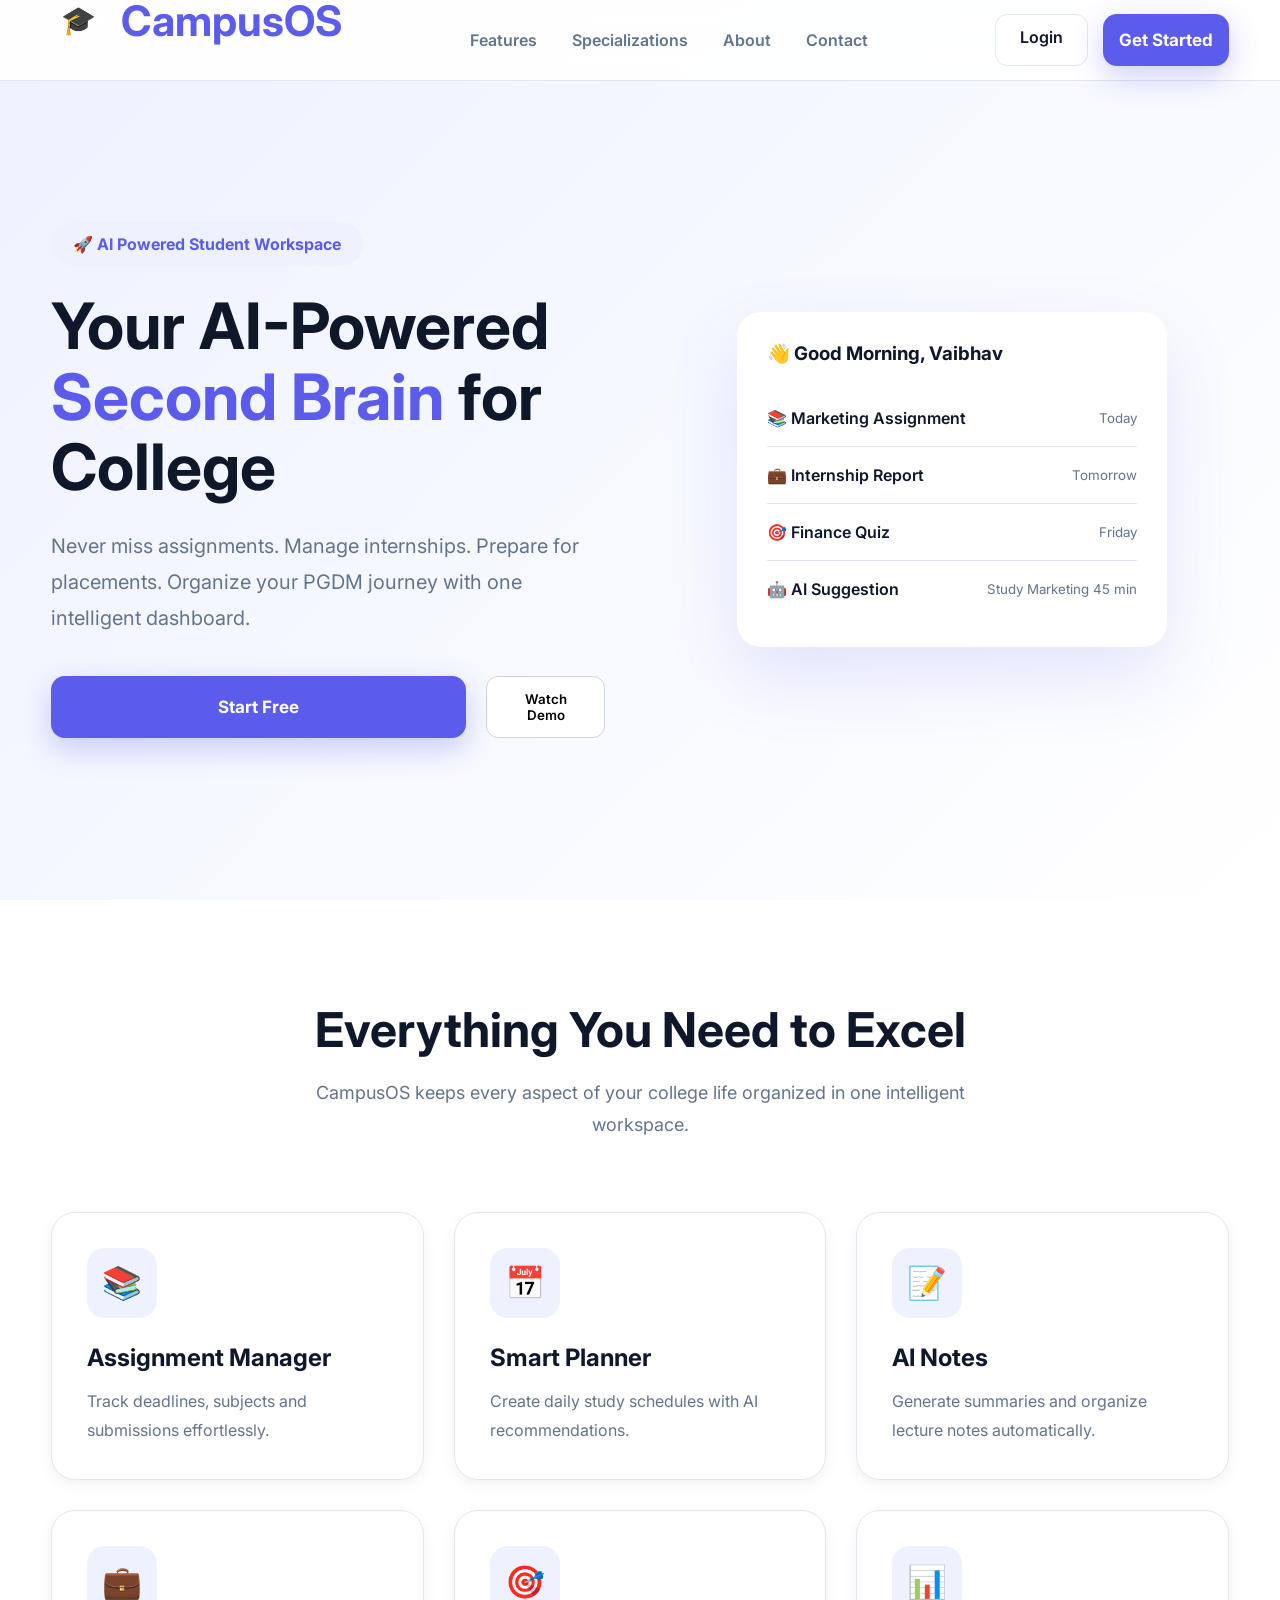
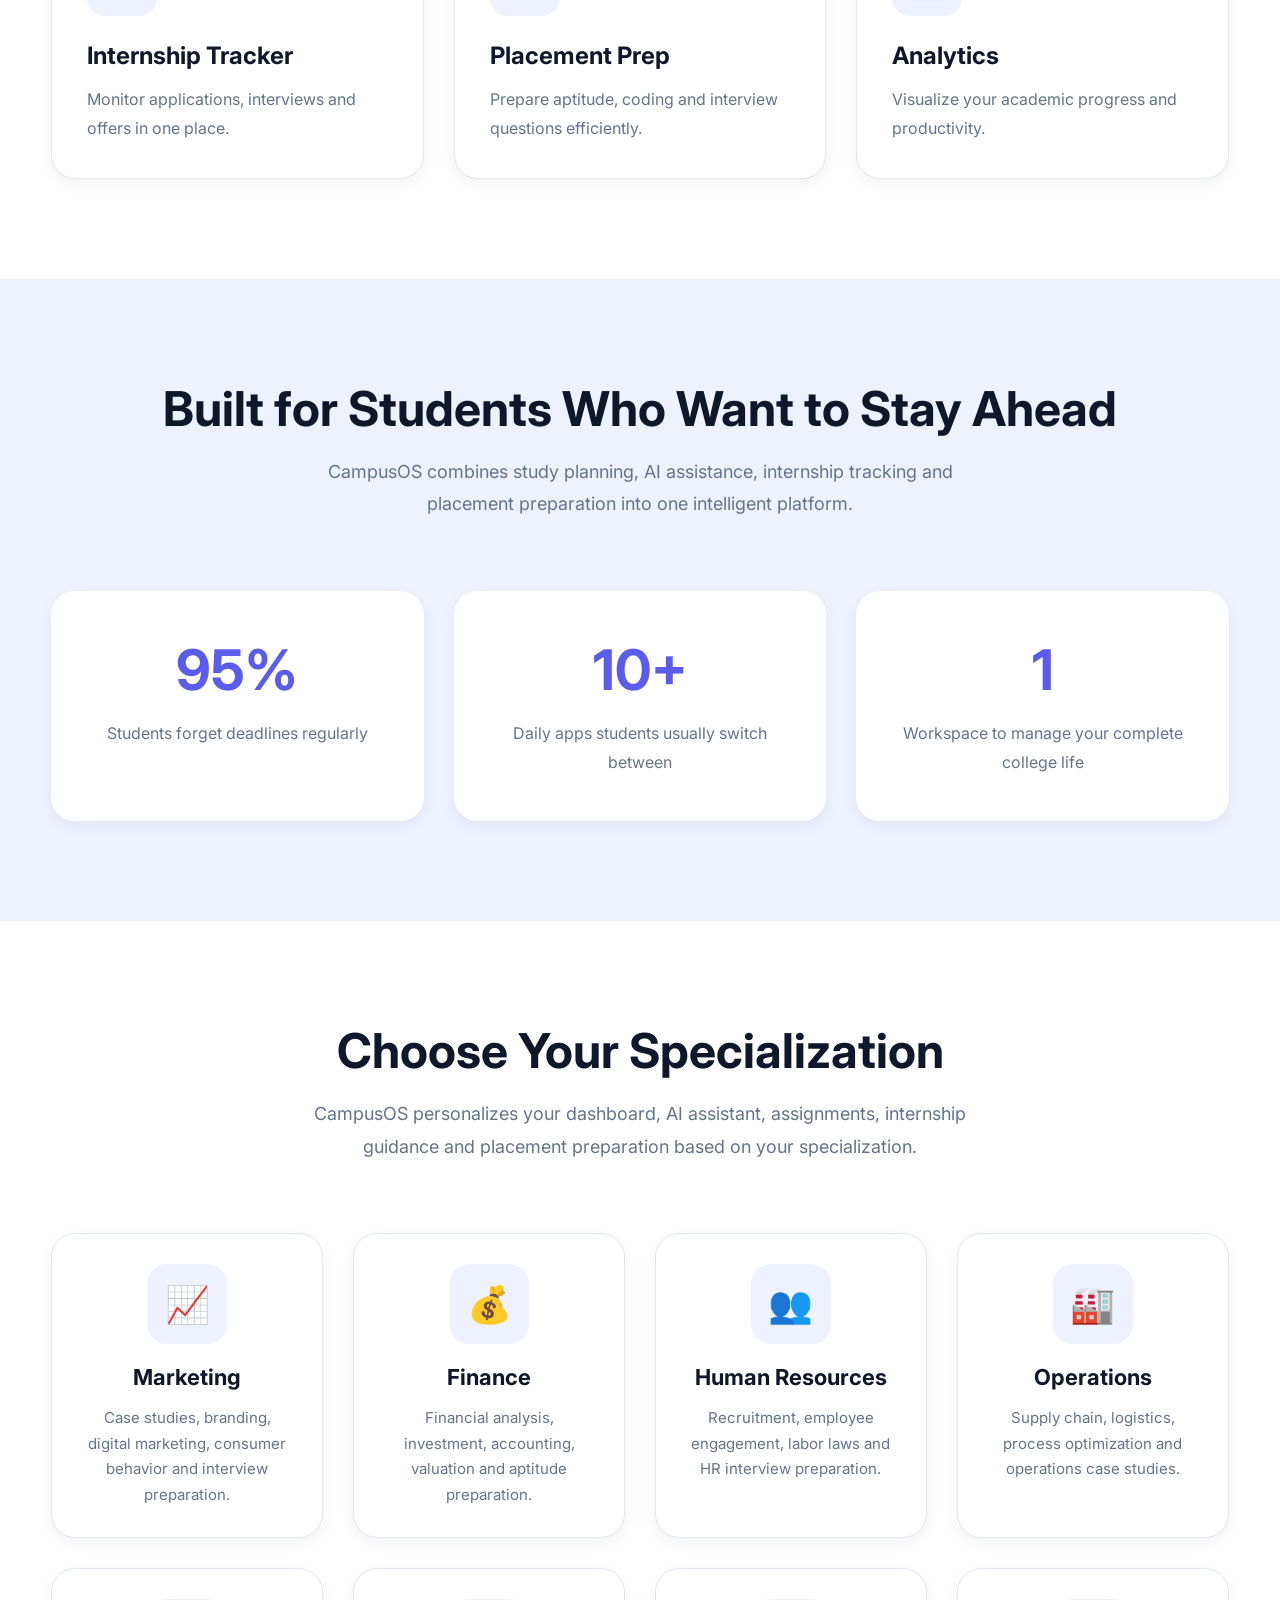
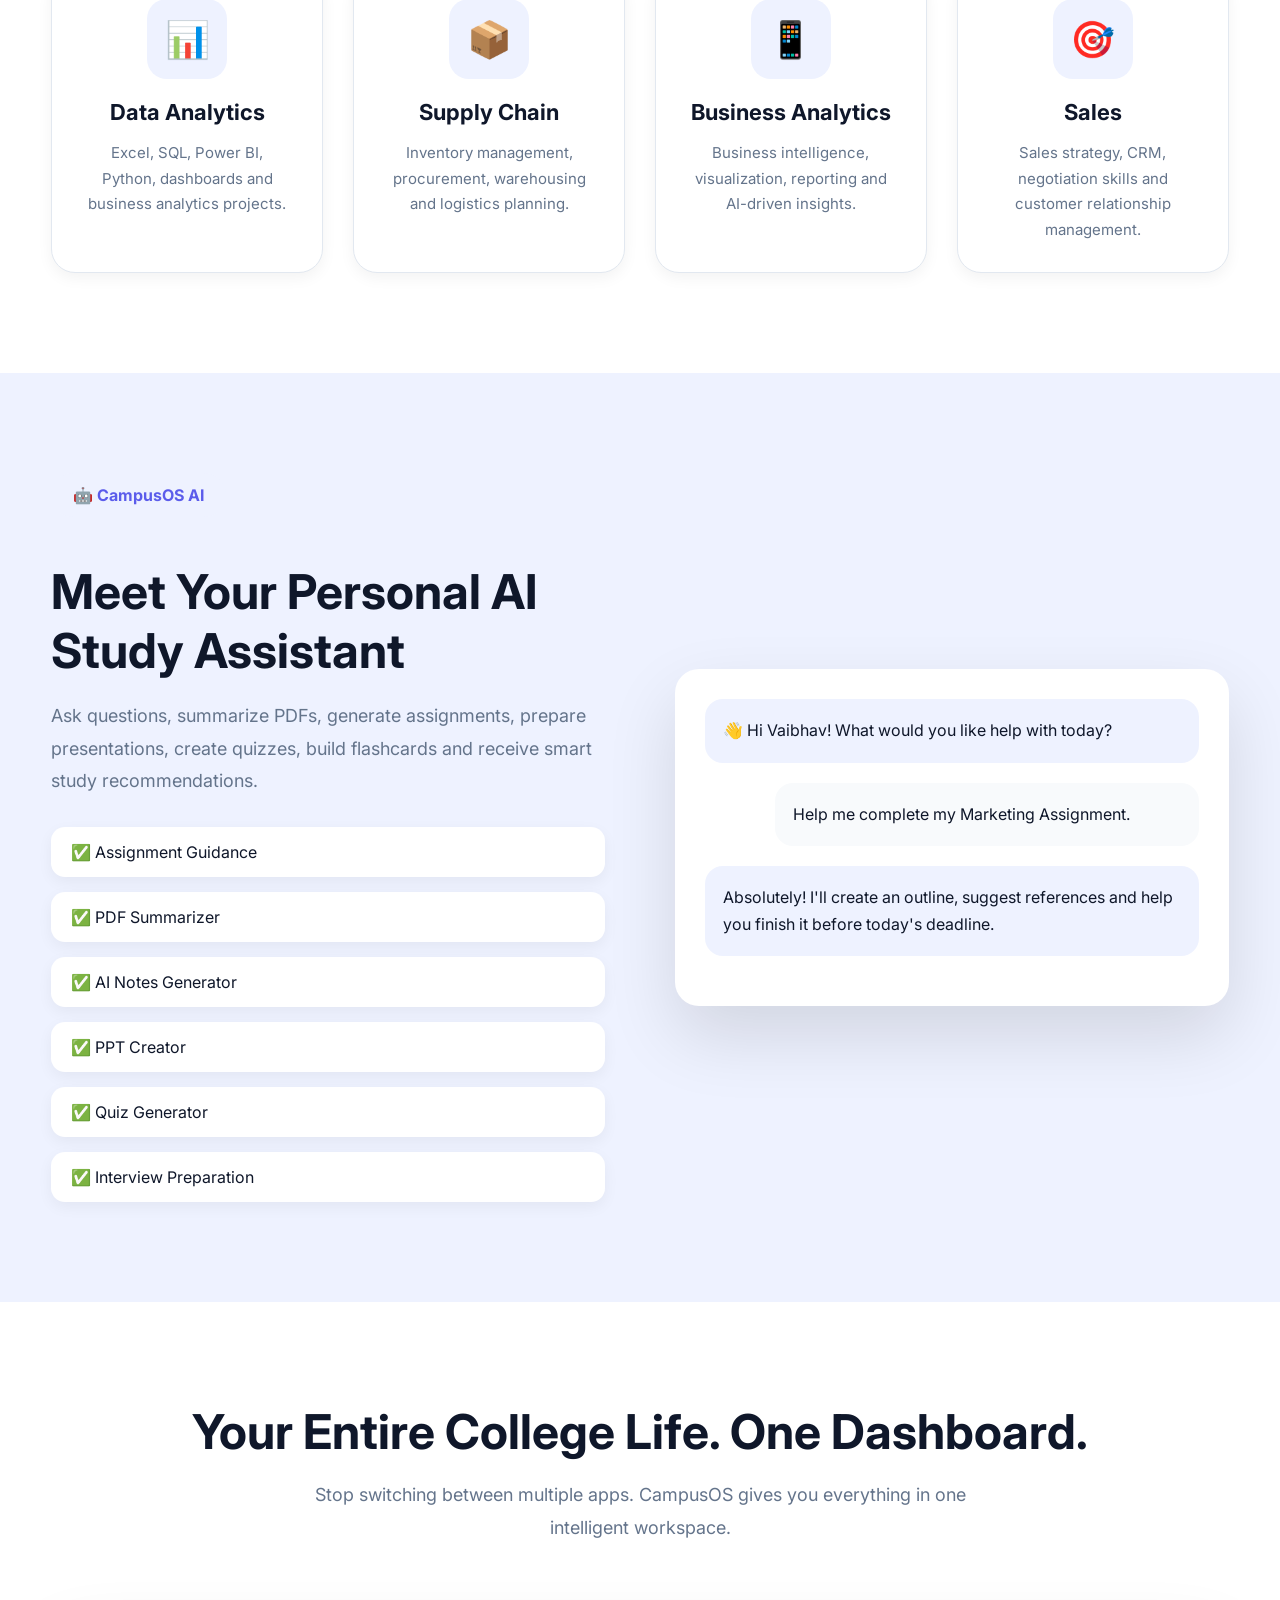
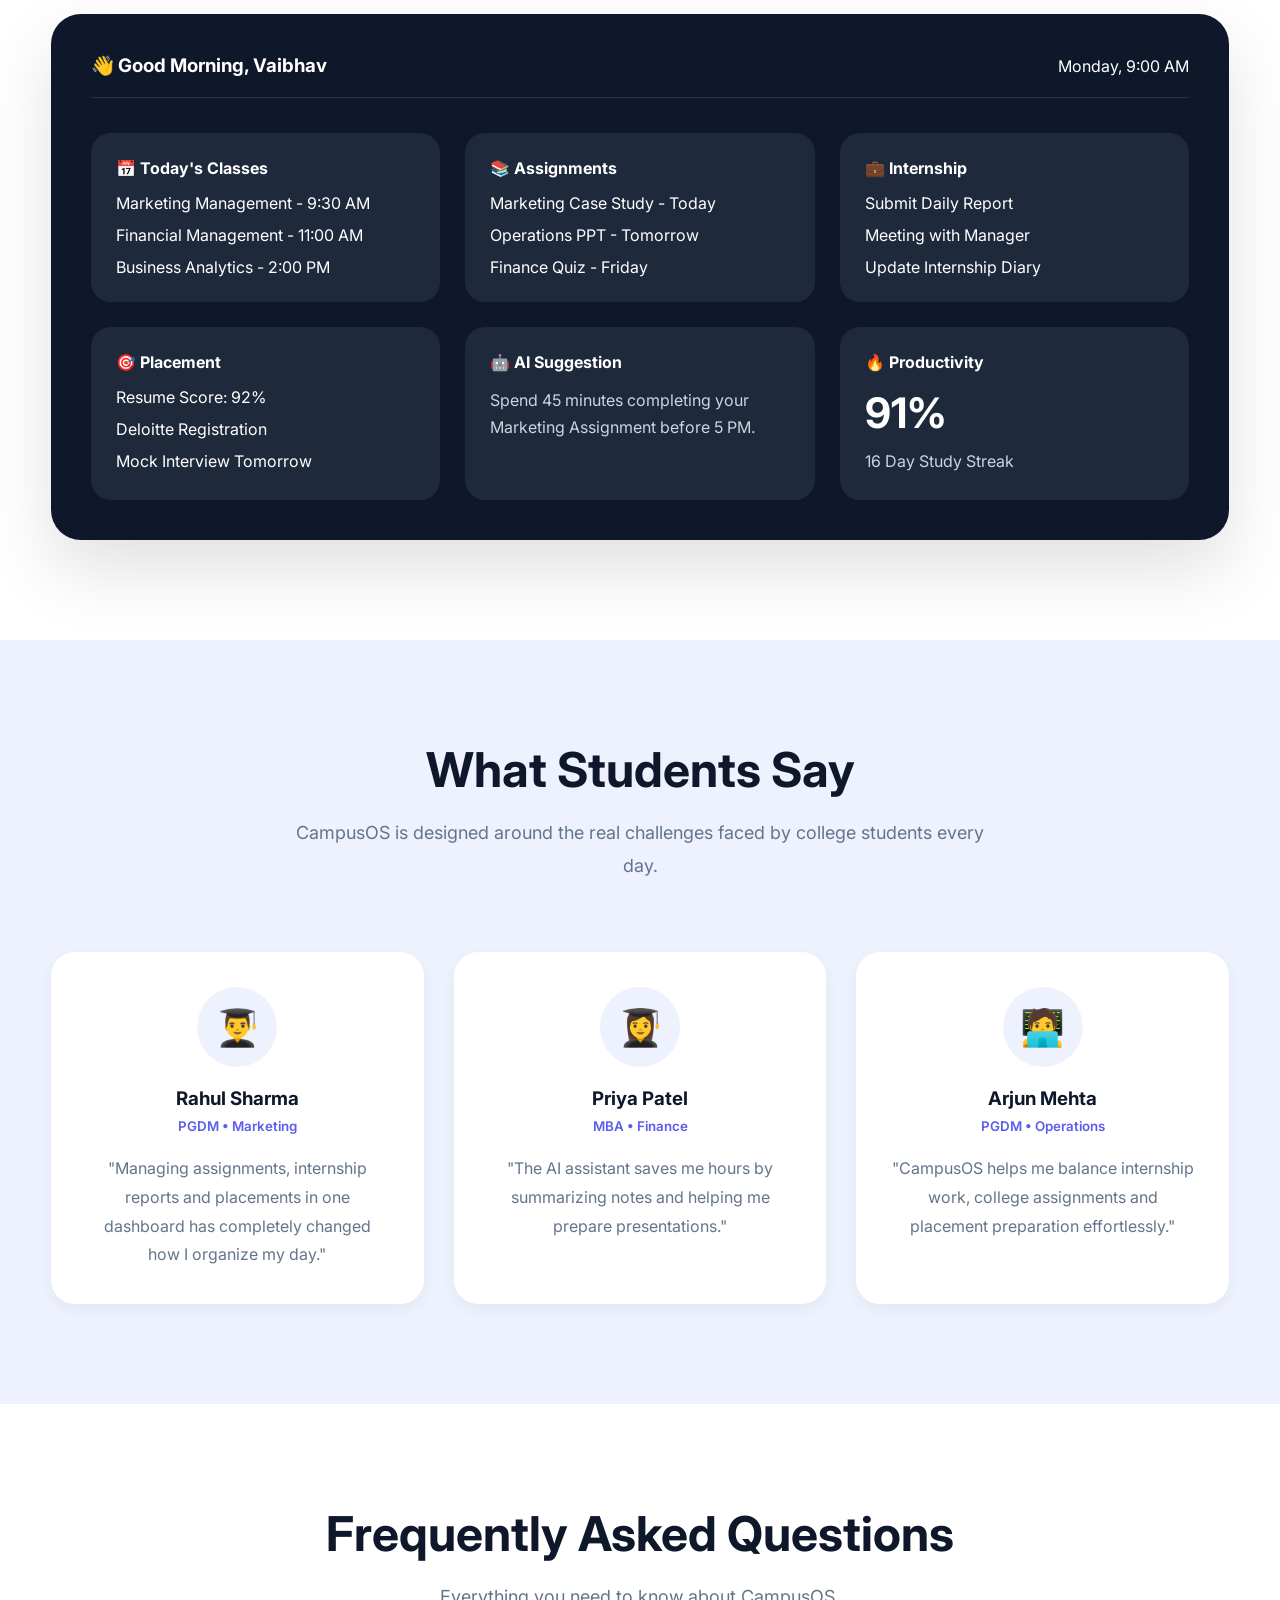
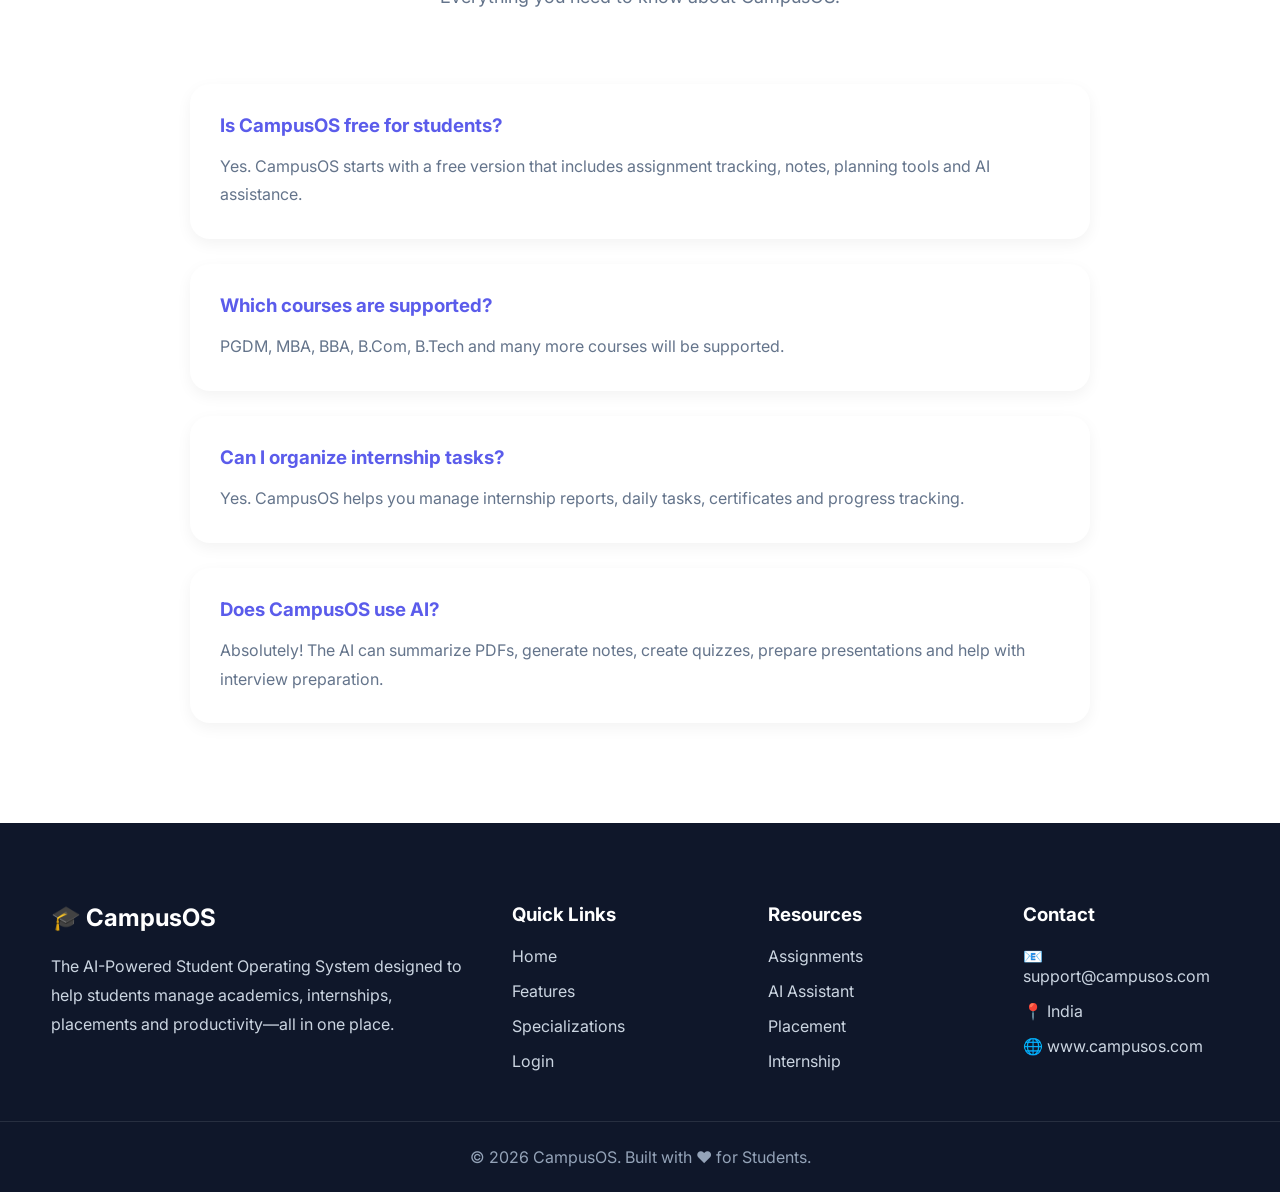
==== index.html @ 57d11215 "feat: complete CampusOS PWA" ====
<!DOCTYPE html>
<html lang="en">

<head>
   <link rel="manifest" href="manifest.json">
    <meta charset="UTF-8">
    <meta name="viewport" content="width=device-width, initial-scale=1.0">

    <title>CampusOS | AI-Powered Student Workspace</title>

    <link rel="stylesheet" href="assets/css/style.css">
</head>

<body>

    <!-- ================= NAVBAR ================= -->
    <nav>
        <div class="container navbar">
            <div class="logo">
                <div class="logo-icon">
                    🎓
                </div>
                <h2>CampusOS</h2>
            </div>
            
            <ul class="menu">
                <!-- Mentor Tip: Added section IDs here so they scroll to the right place! -->
                <li><a href="#features">Features</a></li>
                <li><a href="#specializations">Specializations</a></li>
                <li><a href="#">About</a></li>
                <li><a href="#">Contact</a></li>
            </ul>
            
            <div class="nav-buttons">
                <!-- Changed from <button> to <a> and added href="login.html" -->
                <a href="login.html" class="login-btn">
                    Login
                </a>
                
                <!-- Changed from <button> to <a> and added href="register.html" -->
                <a href="register.html" class="start-btn">
                    Get Started
                </a>
            </div>
        </div>
    </nav>

    <!-- ================= HERO ================= -->

    <section class="hero">

        <div class="container hero-wrapper">

            <!-- LEFT -->

            <div class="hero-left">

                <div class="badge">
                    🚀 AI Powered Student Workspace
                </div>

                <h1>

                    Your AI-Powered

                    <span>Second Brain</span>

                    for College

                </h1>

                <p>

                    Never miss assignments.

                    Manage internships.

                    Prepare for placements.

                    Organize your PGDM journey with one intelligent dashboard.

                </p>

                <div class="hero-buttons">

                    <button class="start-btn">
                        Start Free
                    </button>

                    <button class="demo-btn">
                        Watch Demo
                    </button>

                </div>

            </div>

            <!-- RIGHT -->

            <div class="hero-right">

                <div class="dashboard-card">

                    <h3>👋 Good Morning, Vaibhav</h3>

                    <div class="task">

                        <span>📚 Marketing Assignment</span>

                        <small>Today</small>

                    </div>

                    <div class="task">

                        <span>💼 Internship Report</span>

                        <small>Tomorrow</small>

                    </div>

                    <div class="task">

                        <span>🎯 Finance Quiz</span>

                        <small>Friday</small>

                    </div>

                    <div class="task">

                        <span>🤖 AI Suggestion</span>

                        <small>Study Marketing 45 min</small>

                    </div>

                </div>

            </div>

        </div>

    </section>

    
<!-- ================= FEATURES ================= -->

<section class="features" id="features">

    <div class="container">

        <div class="section-title">

            <h2>Everything You Need to Excel</h2>

            <p>
                CampusOS keeps every aspect of your college life organized in one intelligent workspace.
            </p>

        </div>

        <div class="feature-grid">

            <div class="feature-card">
                <div class="feature-icon">📚</div>
                <h3>Assignment Manager</h3>
                <p>Track deadlines, subjects and submissions effortlessly.</p>
            </div>

            <div class="feature-card">
                <div class="feature-icon">📅</div>
                <h3>Smart Planner</h3>
                <p>Create daily study schedules with AI recommendations.</p>
            </div>

            <div class="feature-card">
                <div class="feature-icon">📝</div>
                <h3>AI Notes</h3>
                <p>Generate summaries and organize lecture notes automatically.</p>
            </div>

            <div class="feature-card">
                <div class="feature-icon">💼</div>
                <h3>Internship Tracker</h3>
                <p>Monitor applications, interviews and offers in one place.</p>
            </div>

            <div class="feature-card">
                <div class="feature-icon">🎯</div>
                <h3>Placement Prep</h3>
                <p>Prepare aptitude, coding and interview questions efficiently.</p>
            </div>

            <div class="feature-card">
                <div class="feature-icon">📊</div>
                <h3>Analytics</h3>
                <p>Visualize your academic progress and productivity.</p>
            </div>

        </div>

    </div>

</section>
<!-- ================= TRUST ================= -->

<section class="trust">

    <div class="container">

        <div class="section-title">

            <h2>Built for Students Who Want to Stay Ahead</h2>

            <p>
                CampusOS combines study planning, AI assistance, internship tracking and placement preparation into one intelligent platform.
            </p>

        </div>

        <div class="trust-grid">

            <div class="trust-card">
                <h1>95%</h1>
                <p>Students forget deadlines regularly</p>
            </div>

            <div class="trust-card">
                <h1>10+</h1>
                <p>Daily apps students usually switch between</p>
            </div>

            <div class="trust-card">
                <h1>1</h1>
                <p>Workspace to manage your complete college life</p>
            </div>

        </div>

    </div>

</section>
<!-- ================= SPECIALIZATIONS ================= -->

<section class="specializations" id="specializations">

    <div class="container">

        <div class="section-title">

            <h2>Choose Your Specialization</h2>

            <p>
                CampusOS personalizes your dashboard, AI assistant, assignments, internship guidance and placement preparation based on your specialization.
            </p>

        </div>

        <div class="specialization-grid">

            <div class="specialization-card">
                <div class="specialization-icon">📈</div>
                <h3>Marketing</h3>
                <p>Case studies, branding, digital marketing, consumer behavior and interview preparation.</p>
            </div>

            <div class="specialization-card">
                <div class="specialization-icon">💰</div>
                <h3>Finance</h3>
                <p>Financial analysis, investment, accounting, valuation and aptitude preparation.</p>
            </div>

            <div class="specialization-card">
                <div class="specialization-icon">👥</div>
                <h3>Human Resources</h3>
                <p>Recruitment, employee engagement, labor laws and HR interview preparation.</p>
            </div>

            <div class="specialization-card">
                <div class="specialization-icon">🏭</div>
                <h3>Operations</h3>
                <p>Supply chain, logistics, process optimization and operations case studies.</p>
            </div>

            <div class="specialization-card">
                <div class="specialization-icon">📊</div>
                <h3>Data Analytics</h3>
                <p>Excel, SQL, Power BI, Python, dashboards and business analytics projects.</p>
            </div>

            <div class="specialization-card">
                <div class="specialization-icon">📦</div>
                <h3>Supply Chain</h3>
                <p>Inventory management, procurement, warehousing and logistics planning.</p>
            </div>

            <div class="specialization-card">
                <div class="specialization-icon">📱</div>
                <h3>Business Analytics</h3>
                <p>Business intelligence, visualization, reporting and AI-driven insights.</p>
            </div>

            <div class="specialization-card">
                <div class="specialization-icon">🎯</div>
                <h3>Sales</h3>
                <p>Sales strategy, CRM, negotiation skills and customer relationship management.</p>
            </div>

        </div>

    </div>

</section>
<!-- ================= AI ASSISTANT ================= -->

<section class="assistant">

    <div class="container assistant-wrapper">

        <div class="assistant-left">

            <div class="badge">

                🤖 CampusOS AI

            </div>

            <h2>

                Meet Your Personal AI Study Assistant

            </h2>

            <p>

                Ask questions, summarize PDFs, generate assignments, prepare presentations,
                create quizzes, build flashcards and receive smart study recommendations.

            </p>

            <ul class="assistant-list">

                <li>✅ Assignment Guidance</li>

                <li>✅ PDF Summarizer</li>

                <li>✅ AI Notes Generator</li>

                <li>✅ PPT Creator</li>

                <li>✅ Quiz Generator</li>

                <li>✅ Interview Preparation</li>

            </ul>

        </div>

        <div class="assistant-right">

            <div class="chat-card">

                <div class="chat bot">

                    👋 Hi Vaibhav! What would you like help with today?

                </div>

                <div class="chat user">

                    Help me complete my Marketing Assignment.

                </div>

                <div class="chat bot">

                    Absolutely!
                    I'll create an outline, suggest references and help you finish it before today's deadline.

                </div>

            </div>

        </div>

    </div>

</section>
<!-- ================= DASHBOARD PREVIEW ================= -->

<section class="dashboard-preview">

    <div class="container">

        <div class="section-title">

            <h2>Your Entire College Life. One Dashboard.</h2>

            <p>
                Stop switching between multiple apps. CampusOS gives you everything in one intelligent workspace.
            </p>

        </div>

        <div class="dashboard-demo">

            <div class="dashboard-header">

                <h3>👋 Good Morning, Vaibhav</h3>

                <span>Monday, 9:00 AM</span>

            </div>

            <div class="dashboard-grid">

                <div class="dashboard-box">
                    <h4>📅 Today's Classes</h4>

                    <ul>
                        <li>Marketing Management - 9:30 AM</li>
                        <li>Financial Management - 11:00 AM</li>
                        <li>Business Analytics - 2:00 PM</li>
                    </ul>

                </div>

                <div class="dashboard-box">

                    <h4>📚 Assignments</h4>

                    <ul>
                        <li>Marketing Case Study - Today</li>
                        <li>Operations PPT - Tomorrow</li>
                        <li>Finance Quiz - Friday</li>
                    </ul>

                </div>

                <div class="dashboard-box">

                    <h4>💼 Internship</h4>

                    <ul>
                        <li>Submit Daily Report</li>
                        <li>Meeting with Manager</li>
                        <li>Update Internship Diary</li>
                    </ul>

                </div>

                <div class="dashboard-box">

                    <h4>🎯 Placement</h4>

                    <ul>
                        <li>Resume Score: 92%</li>
                        <li>Deloitte Registration</li>
                        <li>Mock Interview Tomorrow</li>
                    </ul>

                </div>

                <div class="dashboard-box">

                    <h4>🤖 AI Suggestion</h4>

                    <p>

                        Spend 45 minutes completing your Marketing Assignment before 5 PM.

                    </p>

                </div>

                <div class="dashboard-box">

                    <h4>🔥 Productivity</h4>

                    <h2>91%</h2>

                    <p>16 Day Study Streak</p>

                </div>

            </div>

        </div>

    </div>

</section>
<!-- ================= TESTIMONIALS ================= -->

<section class="testimonials">

    <div class="container">

        <div class="section-title">

            <h2>What Students Say</h2>

            <p>
                CampusOS is designed around the real challenges faced by college students every day.
            </p>

        </div>

        <div class="testimonial-grid">

            <div class="testimonial-card">

                <div class="student-avatar">👨‍🎓</div>

                <h3>Rahul Sharma</h3>

                <small>PGDM • Marketing</small>

                <p>

                    "Managing assignments, internship reports and placements in one dashboard has completely changed how I organize my day."

                </p>

            </div>

            <div class="testimonial-card">

                <div class="student-avatar">👩‍🎓</div>

                <h3>Priya Patel</h3>

                <small>MBA • Finance</small>

                <p>

                    "The AI assistant saves me hours by summarizing notes and helping me prepare presentations."

                </p>

            </div>

            <div class="testimonial-card">

                <div class="student-avatar">🧑‍💻</div>

                <h3>Arjun Mehta</h3>

                <small>PGDM • Operations</small>

                <p>

                    "CampusOS helps me balance internship work, college assignments and placement preparation effortlessly."

                </p>

            </div>

        </div>

    </div>

</section>
<!-- ================= FAQ ================= -->

<section class="faq">

    <div class="container">

        <div class="section-title">

            <h2>Frequently Asked Questions</h2>

            <p>
                Everything you need to know about CampusOS.
            </p>

        </div>

        <div class="faq-container">

            <div class="faq-item">

                <h3>Is CampusOS free for students?</h3>

                <p>
                    Yes. CampusOS starts with a free version that includes assignment tracking,
                    notes, planning tools and AI assistance.
                </p>

            </div>

            <div class="faq-item">

                <h3>Which courses are supported?</h3>

                <p>
                    PGDM, MBA, BBA, B.Com, B.Tech and many more courses will be supported.
                </p>

            </div>

            <div class="faq-item">

                <h3>Can I organize internship tasks?</h3>

                <p>
                    Yes. CampusOS helps you manage internship reports, daily tasks,
                    certificates and progress tracking.
                </p>

            </div>

            <div class="faq-item">

                <h3>Does CampusOS use AI?</h3>

                <p>
                    Absolutely! The AI can summarize PDFs, generate notes, create quizzes,
                    prepare presentations and help with interview preparation.
                </p>

            </div>

        </div>

    </div>

</section>
<!-- ================= FOOTER ================= -->

<footer class="footer">

    <div class="container footer-grid">

        <div class="footer-about">

            <h2>🎓 CampusOS</h2>

            <p>

                The AI-Powered Student Operating System designed to help students manage academics,
                internships, placements and productivity—all in one place.

            </p>

        </div>

        <div class="footer-links">

            <h3>Quick Links</h3>

            <ul>

                <li><a href="#">Home</a></li>

                <li><a href="#features">Features</a></li>

                <li><a href="#specializations">Specializations</a></li>

                <li><a href="#">Login</a></li>

            </ul>

        </div>

        <div class="footer-links">

            <h3>Resources</h3>

            <ul>

                <li><a href="#">Assignments</a></li>

                <li><a href="#">AI Assistant</a></li>

                <li><a href="#">Placement</a></li>

                <li><a href="#">Internship</a></li>

            </ul>

        </div>

        <div class="footer-links">

            <h3>Contact</h3>

            <ul>

                <li>📧 support@campusos.com</li>

                <li>📍 India</li>

                <li>🌐 www.campusos.com</li>

            </ul>

        </div>

    </div>

    <div class="footer-bottom">

        <p>

            © 2026 CampusOS. Built with ❤️ for Students.

        </p>

    </div>

</footer>
<script src="assets/js/app.js"></script>
<script>
if ("serviceWorker" in navigator) {

    navigator.serviceWorker.register("service-worker.js");

}
</script>
</body>

</html>
---- assets/css/style.css ----
@import url("https://fonts.googleapis.com/css2?family=Inter:wght@300;400;500;600;700;800&display=swap");

@import url("variables.css");

/* Layout */
@import url("navbar.css");
@import url("footer.css");

/* Landing Page */
@import url("auth.css");
@import url("hero.css");
@import url("features.css");
@import url("trust.css");
@import url("specialization.css");
@import url("assistant.css");
@import url("dashboard-preview.css");
@import url("testimonials.css");
@import url("faq.css");

/* Reusable Components */
@import url("cards.css");
@import url("buttons.css");

@import url("components/cards.css");
@import url("components/buttons.css");
@import url("components/forms.css");
@import url("components/modal.css");
@import url("components/toast.css");

/* Pages */
@import url("dashboard.css");
@import url("assignments.css");
@import url("notes.css");
@import url("planner.css");
@import url("internship.css");
@import url("placement.css");

/* Utilities */
@import url("animations.css");
@import url("responsive.css");

*{
    margin:0;
    padding:0;
    box-sizing:border-box;
}

html{

    scroll-behavior:smooth;

}

body{

    font-family:'Inter',sans-serif;

    background:var(--background);

    color:var(--dark);

    overflow-x:hidden;

}

a{

    text-decoration:none;

    color:inherit;

}

button{

    border:none;

    outline:none;

    cursor:pointer;

    font-family:inherit;

}

img{

    width:100%;

    display:block;

}

.container{

    width:min(1200px,92%);

    margin:auto;

}
section{

    padding:100px 0;

}

ul{

    list-style:none;

}
/* ======================================
   Dark Theme
====================================== */

body.dark{

    background:var(--background);

    color:var(--text);

    transition:.3s;

}

body.dark .card,

body.dark .widget,

body.dark .stat-card{

    background:var(--surface);

    color:var(--text);

    border:1px solid var(--border);

}

body.dark .sidebar{

    background:#111827;

}

body.dark .topbar{

    background:var(--surface);

}

body.dark input,

body.dark textarea,

body.dark select{

    background:#0F172A;

    color:var(--text);

    border:1px solid var(--border);

}

body.dark h1,

body.dark h2,

body.dark h3,

body.dark h4,

body.dark h5,

body.dark h6,

body.dark p,

body.dark span,

body.dark li,

body.dark label{

    color:var(--text);

}

body.dark table{

    color:var(--text);

}

body.dark a{

    color:inherit;

}
body.dark button{

    color:white;

}

body.dark .btn-secondary{

    background:#334155;

}
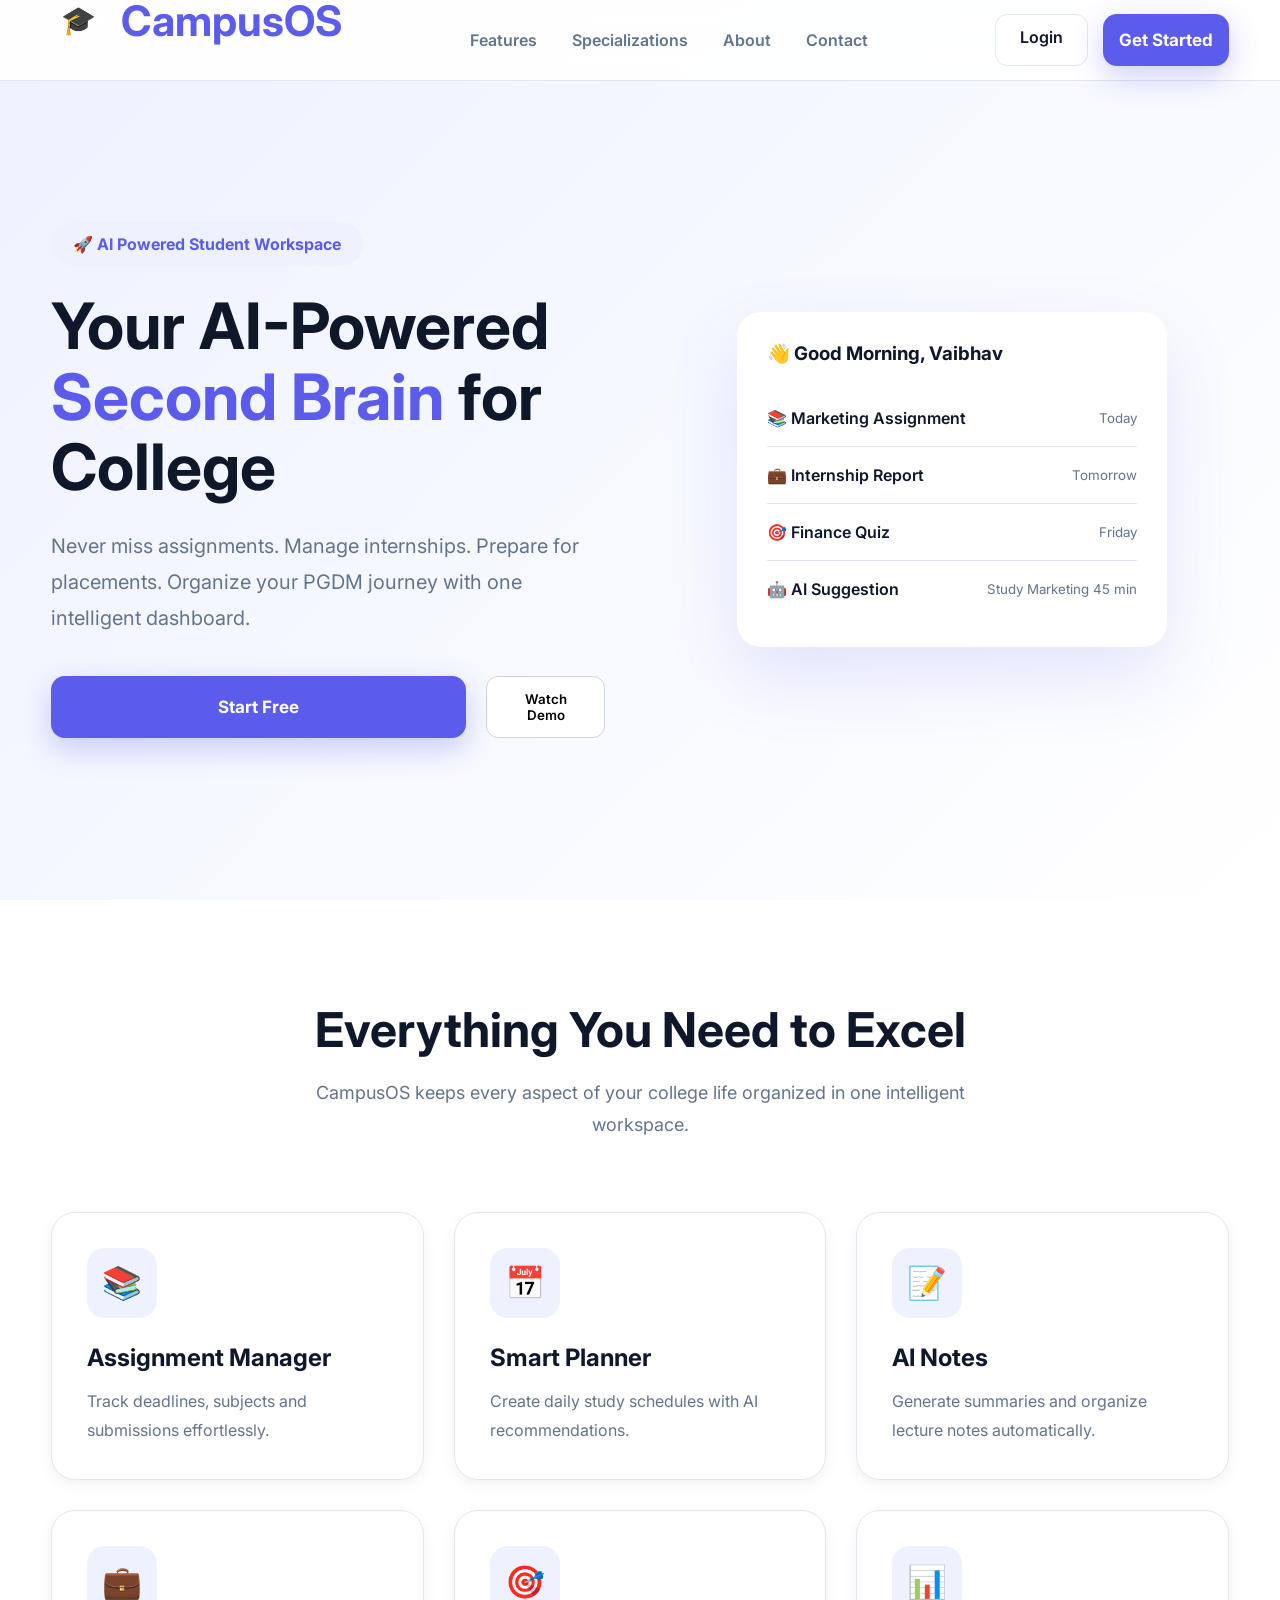
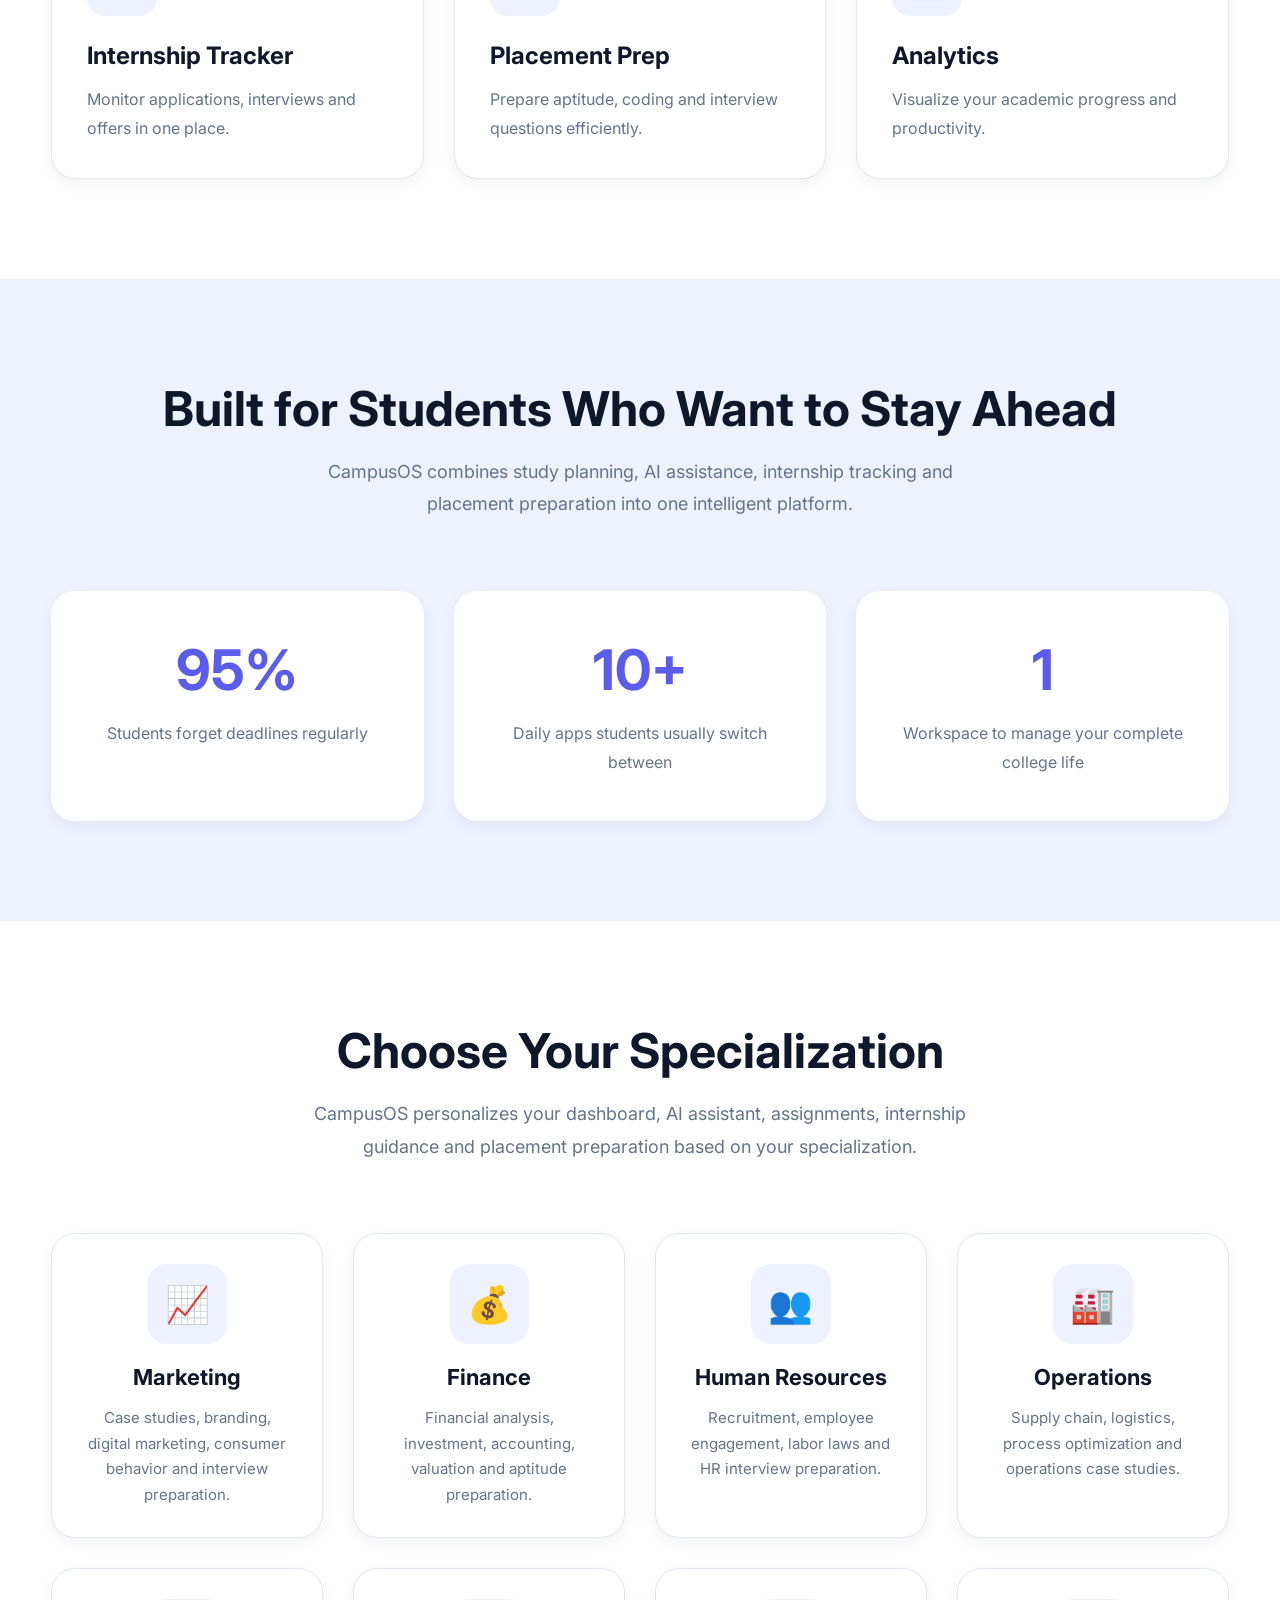
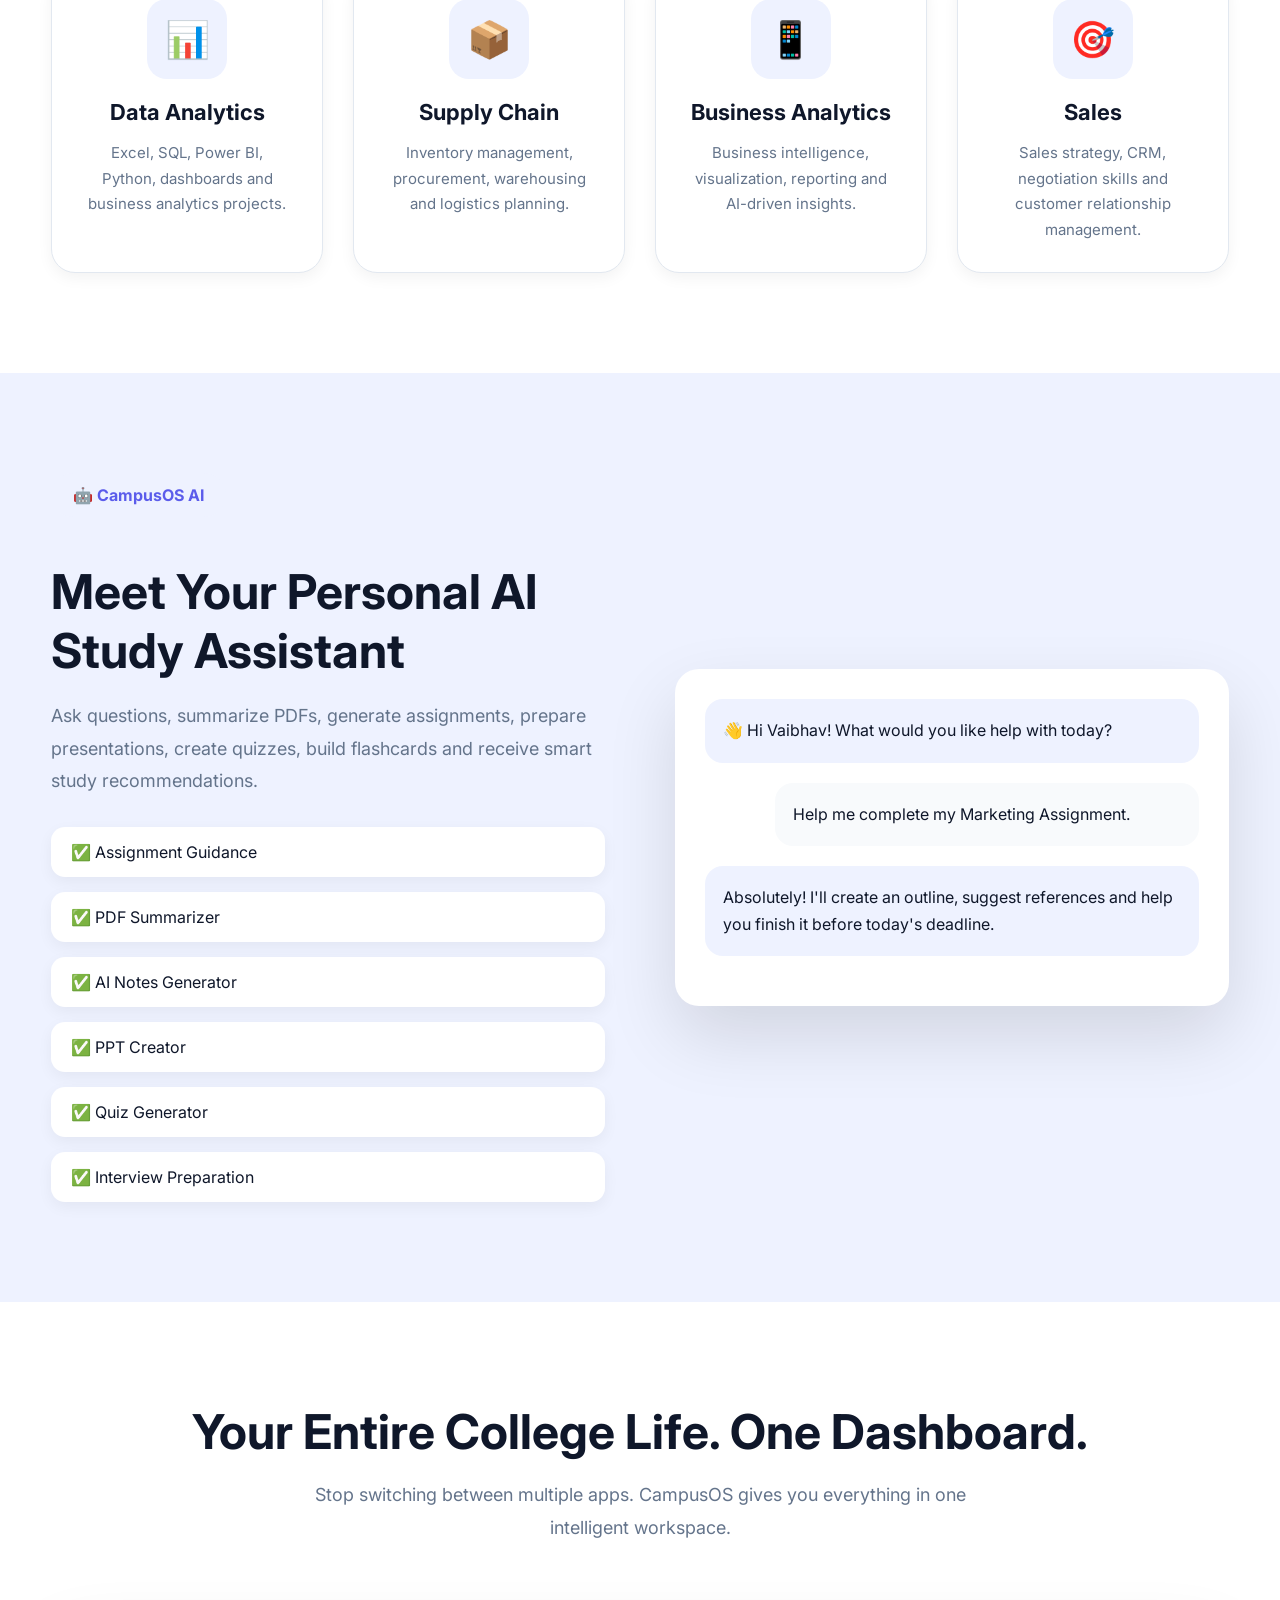
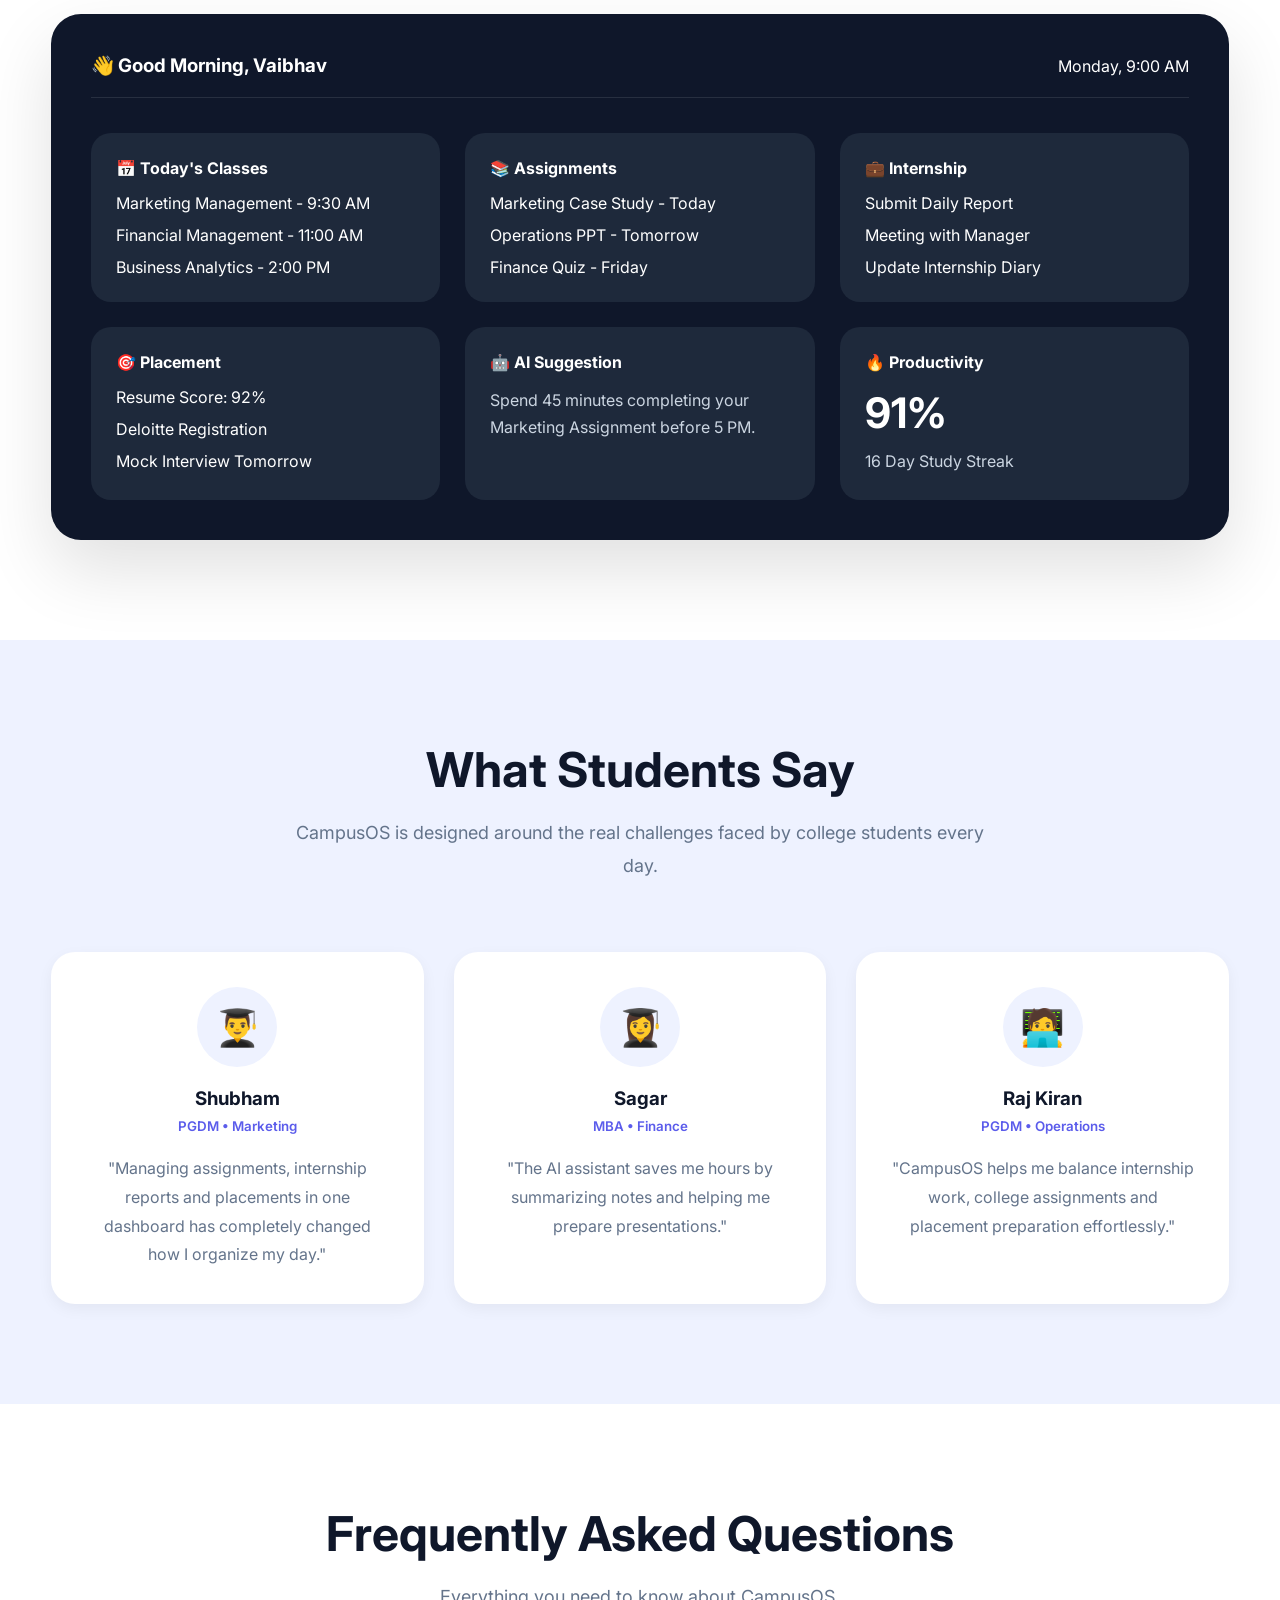
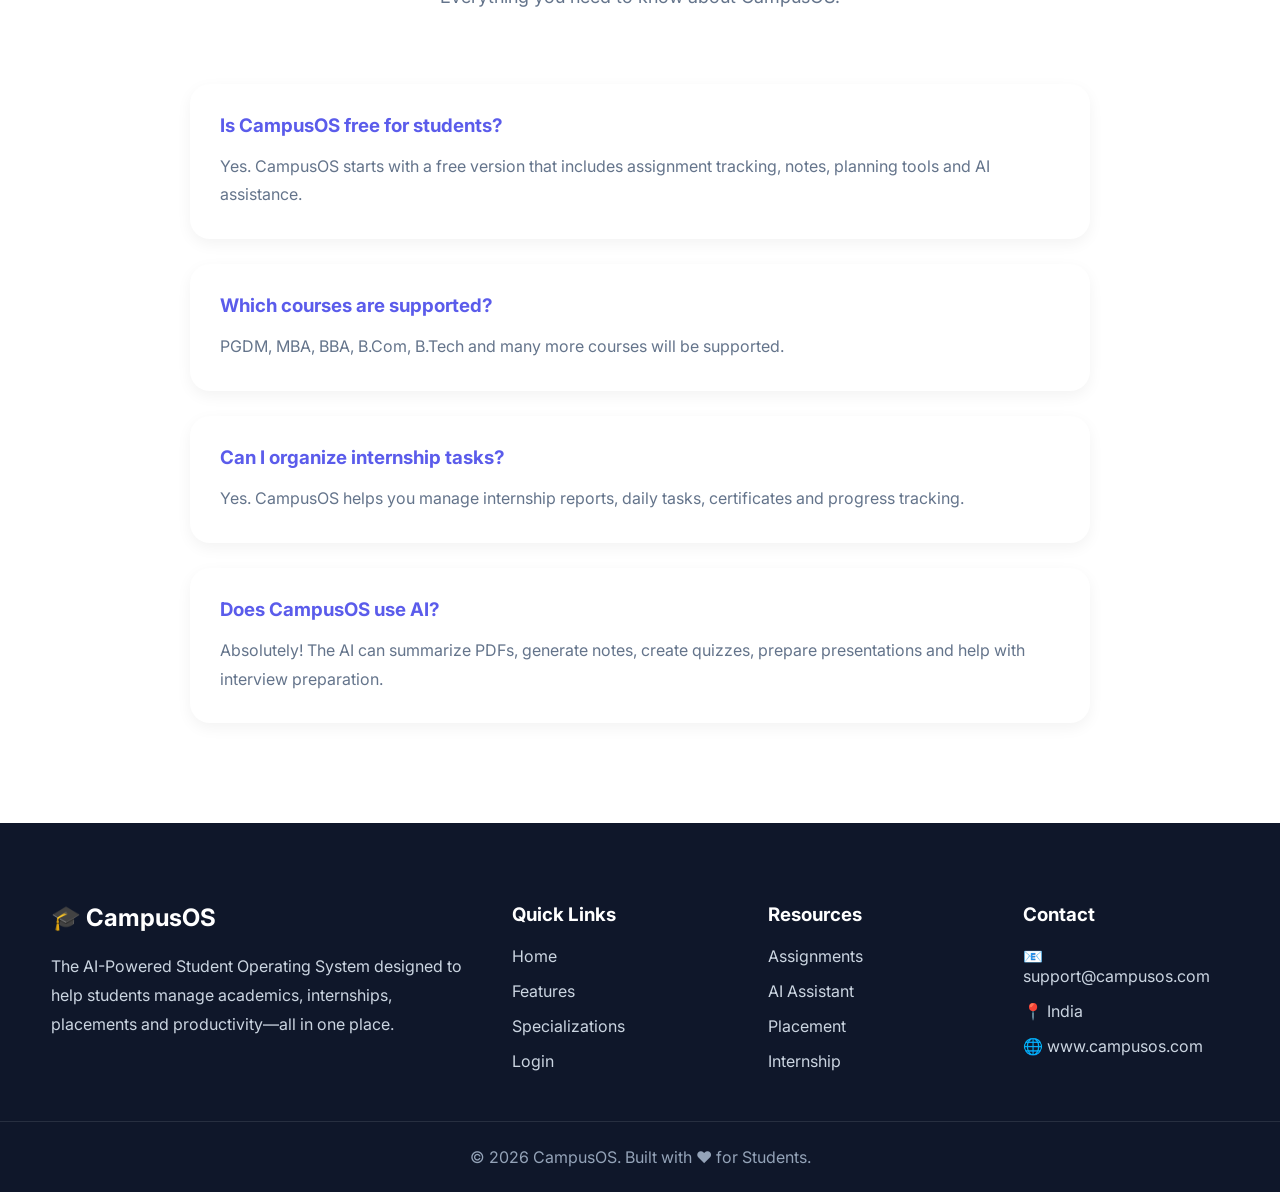
==== commit 6d414a87: "Upgrade placement and case study prompts with v2.6 engine" ====
--- a/index.html
+++ b/index.html
@@ -2,14 +2,74 @@
 <html lang="en">
 
 <head>
-   <link rel="manifest" href="manifest.json">
+    <link rel="manifest" href="manifest.json">
     <meta charset="UTF-8">
     <meta name="viewport" content="width=device-width, initial-scale=1.0">
 
     <title>CampusOS | AI-Powered Student Workspace</title>
 
     <link rel="stylesheet" href="assets/css/style.css">
+
+    <style>
+    @media (max-width: 768px) {
+        header, .navbar, nav {
+            display: flex !important;
+            align-items: center !important;
+            justify-content: space-between !important;
+            padding: 12px 16px !important;
+            width: 100% !important;
+        }
+
+        .navbar .btn, nav .login-btn, .header a.btn {
+            padding: 6px 14px !important;
+            font-size: 0.85rem !important;
+            height: auto !important;
+            min-height: unset !important;
+            line-height: normal !important;
+        }
+
+        .hero, .hero-section, .feature-split, .split-section, .container > .row {
+            display: flex !important;
+            flex-direction: column !important;
+            align-items: center !important;
+            text-align: center !important;
+            gap: 24px !important;
+        }
+
+        .preview-card, .chat-preview, .mockup-container {
+            width: 100% !important;
+            max-width: 360px !important;
+            margin: 0 auto !important;
+        }
+
+        .features-grid, .grid-2, .grid-3, .stats-grid, .cards-grid {
+            display: flex !important;
+            flex-direction: column !important;
+            width: 100% !important;
+            gap: 16px !important;
+            padding: 0 16px !important;
+        }
+
+        .card, .feature-card, .stat-card {
+            width: 100% !important;
+            margin: 0 !important;
+        }
+
+        h1, h2 {
+            font-size: 1.75rem !important;
+            line-height: 1.25 !important;
+            padding: 0 12px !important;
+        }
+
+        p {
+            font-size: 0.95rem !important;
+            padding: 0 12px !important;
+        }
+    }
+    </style>
 </head>
+
+<body>
 
 <body>
 
@@ -513,7 +573,7 @@
 
                 <div class="student-avatar">👨‍🎓</div>
 
-                <h3>Rahul Sharma</h3>
+                <h3>Shubham</h3>
 
                 <small>PGDM • Marketing</small>
 
@@ -529,7 +589,7 @@
 
                 <div class="student-avatar">👩‍🎓</div>
 
-                <h3>Priya Patel</h3>
+                <h3>Sagar</h3>
 
                 <small>MBA • Finance</small>
 
@@ -545,7 +605,7 @@
 
                 <div class="student-avatar">🧑‍💻</div>
 
-                <h3>Arjun Mehta</h3>
+                <h3>Raj Kiran</h3>
 
                 <small>PGDM • Operations</small>
 
--- a/assets/css/style.css
+++ b/assets/css/style.css
@@ -208,4 +208,4 @@
 
     background:#334155;
 
-}+}
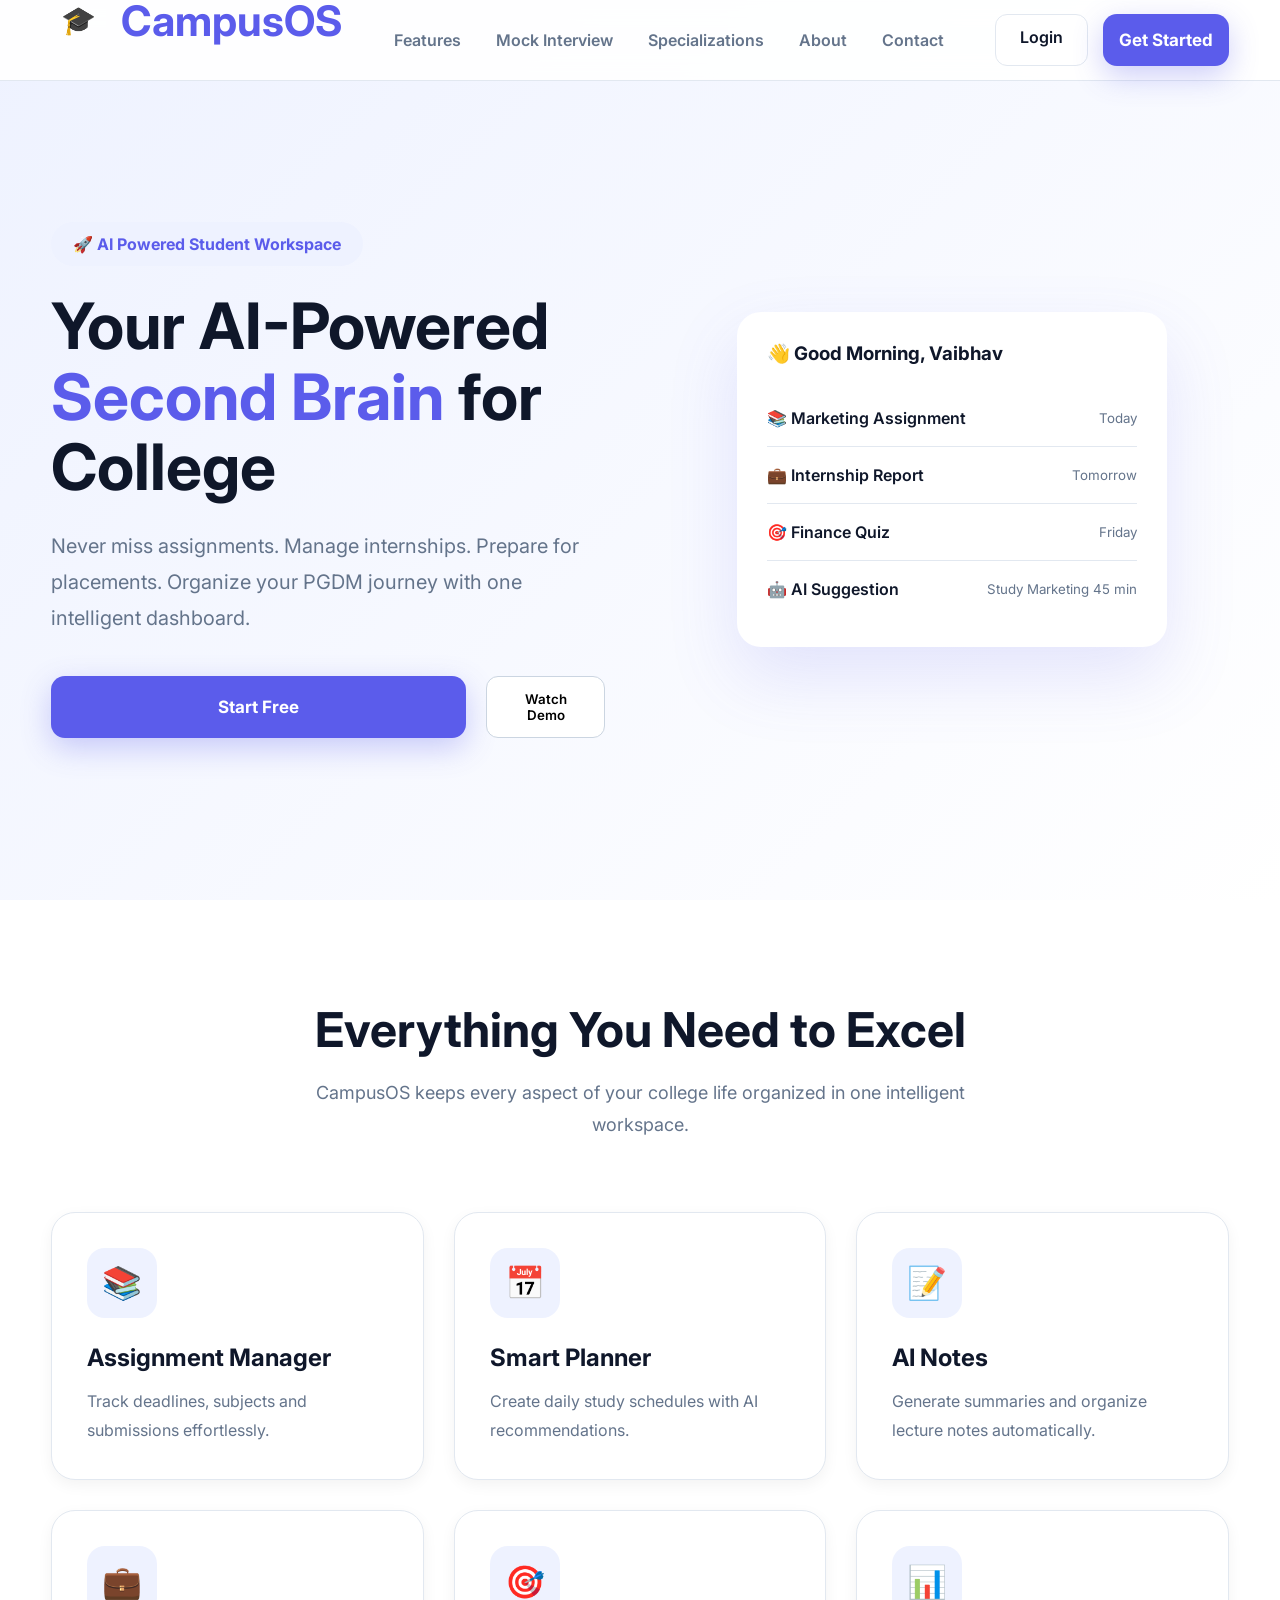
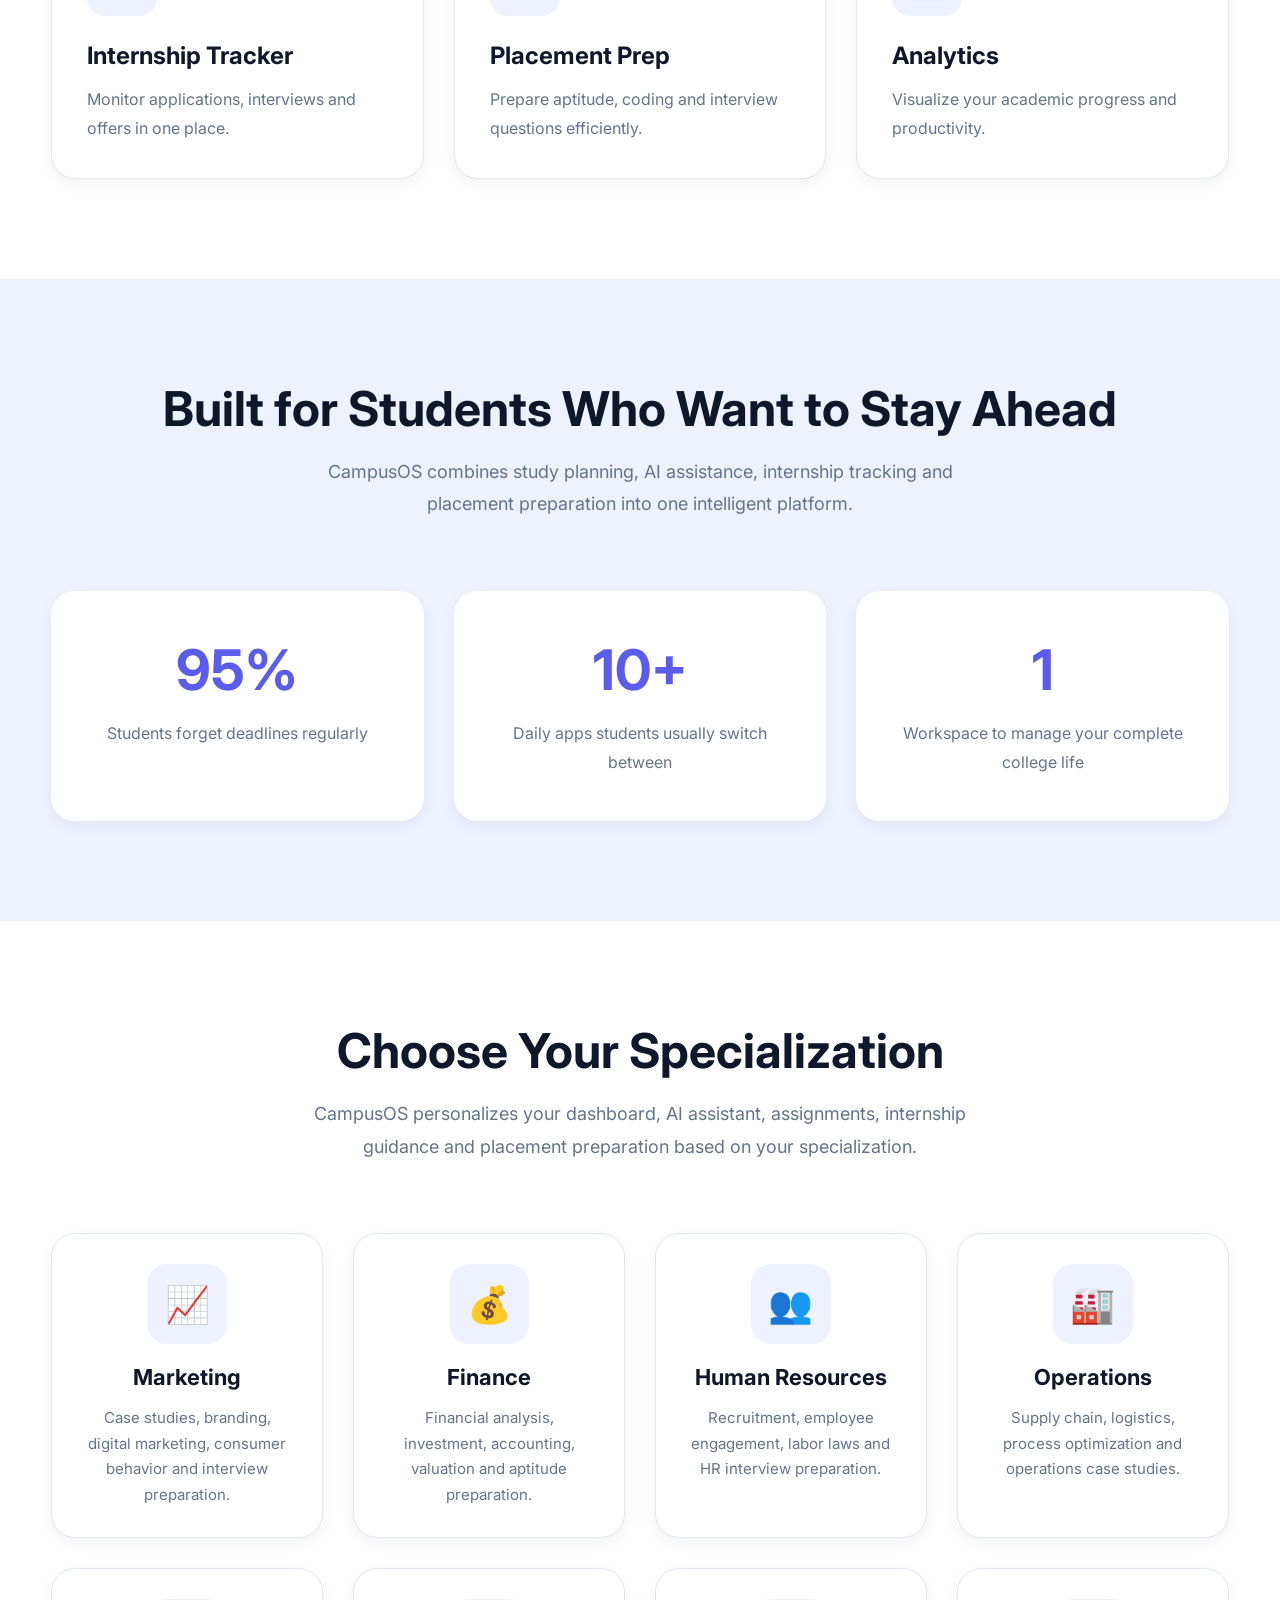
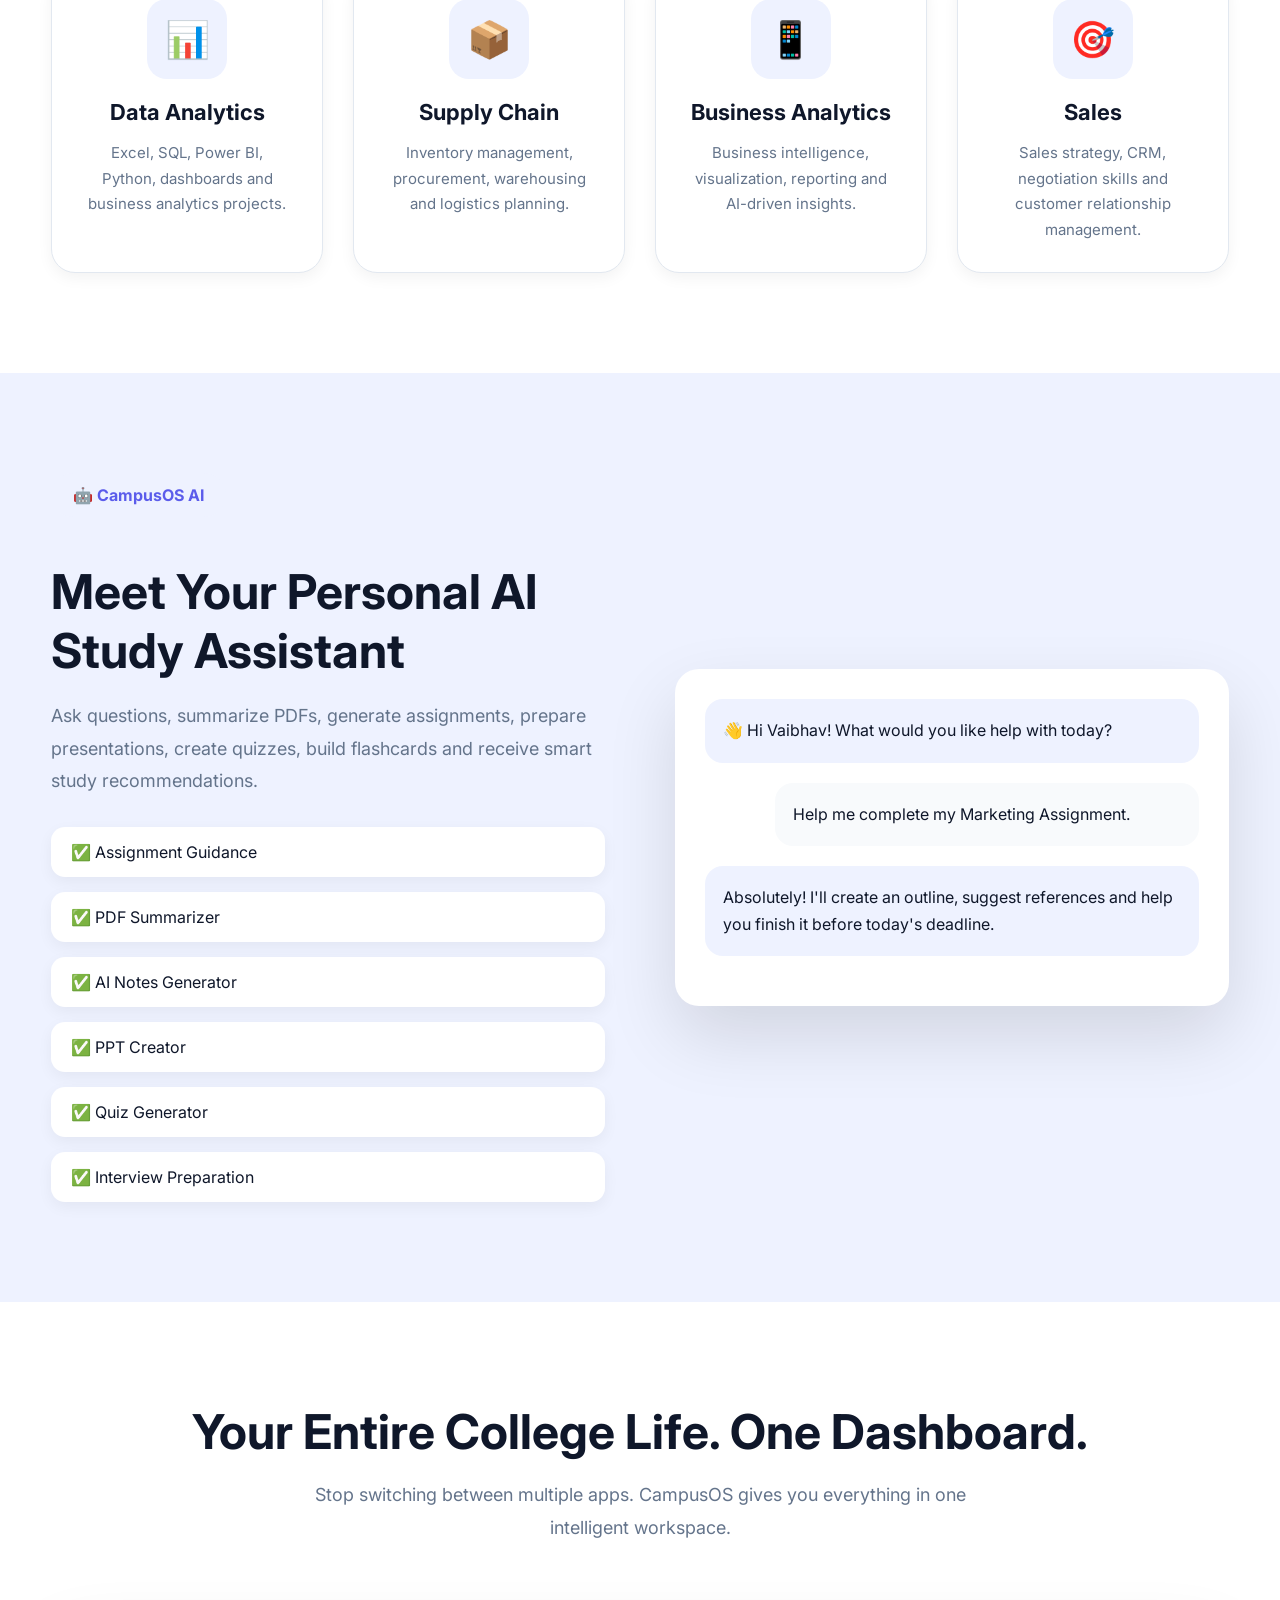
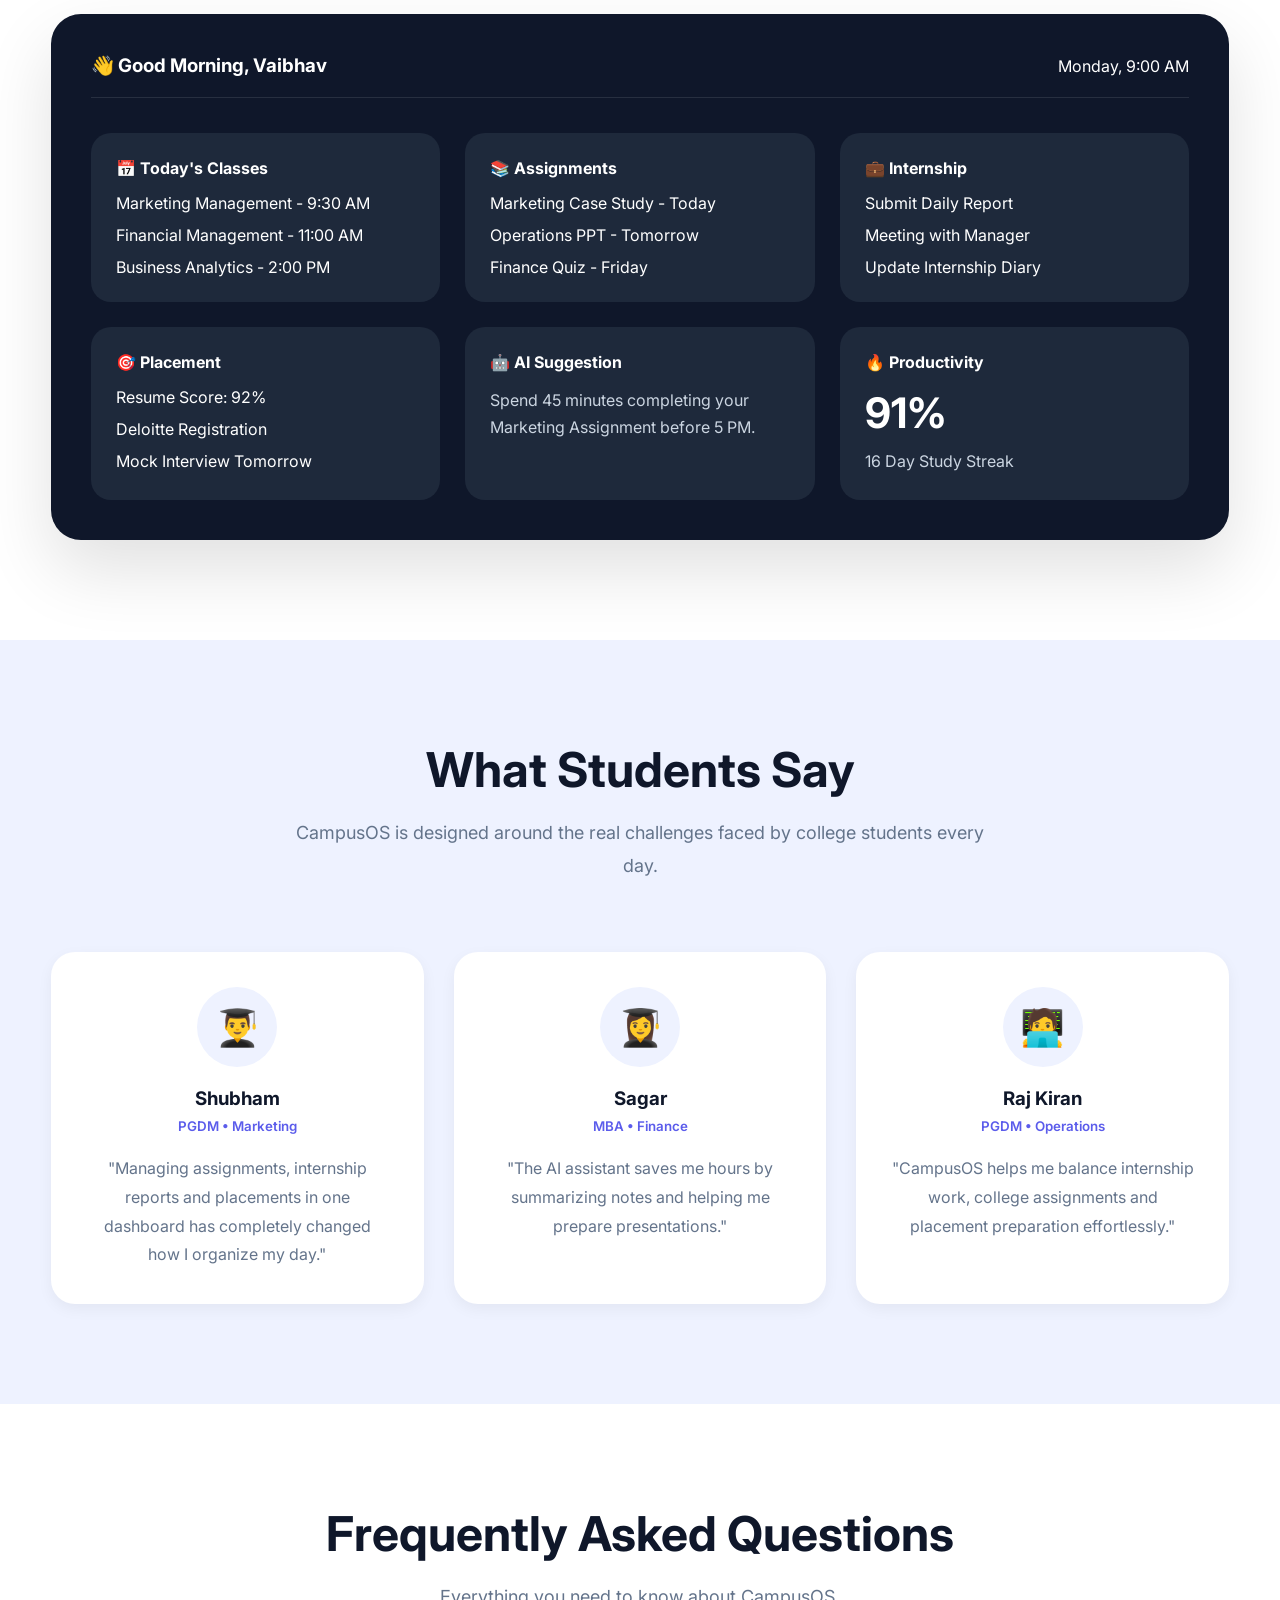
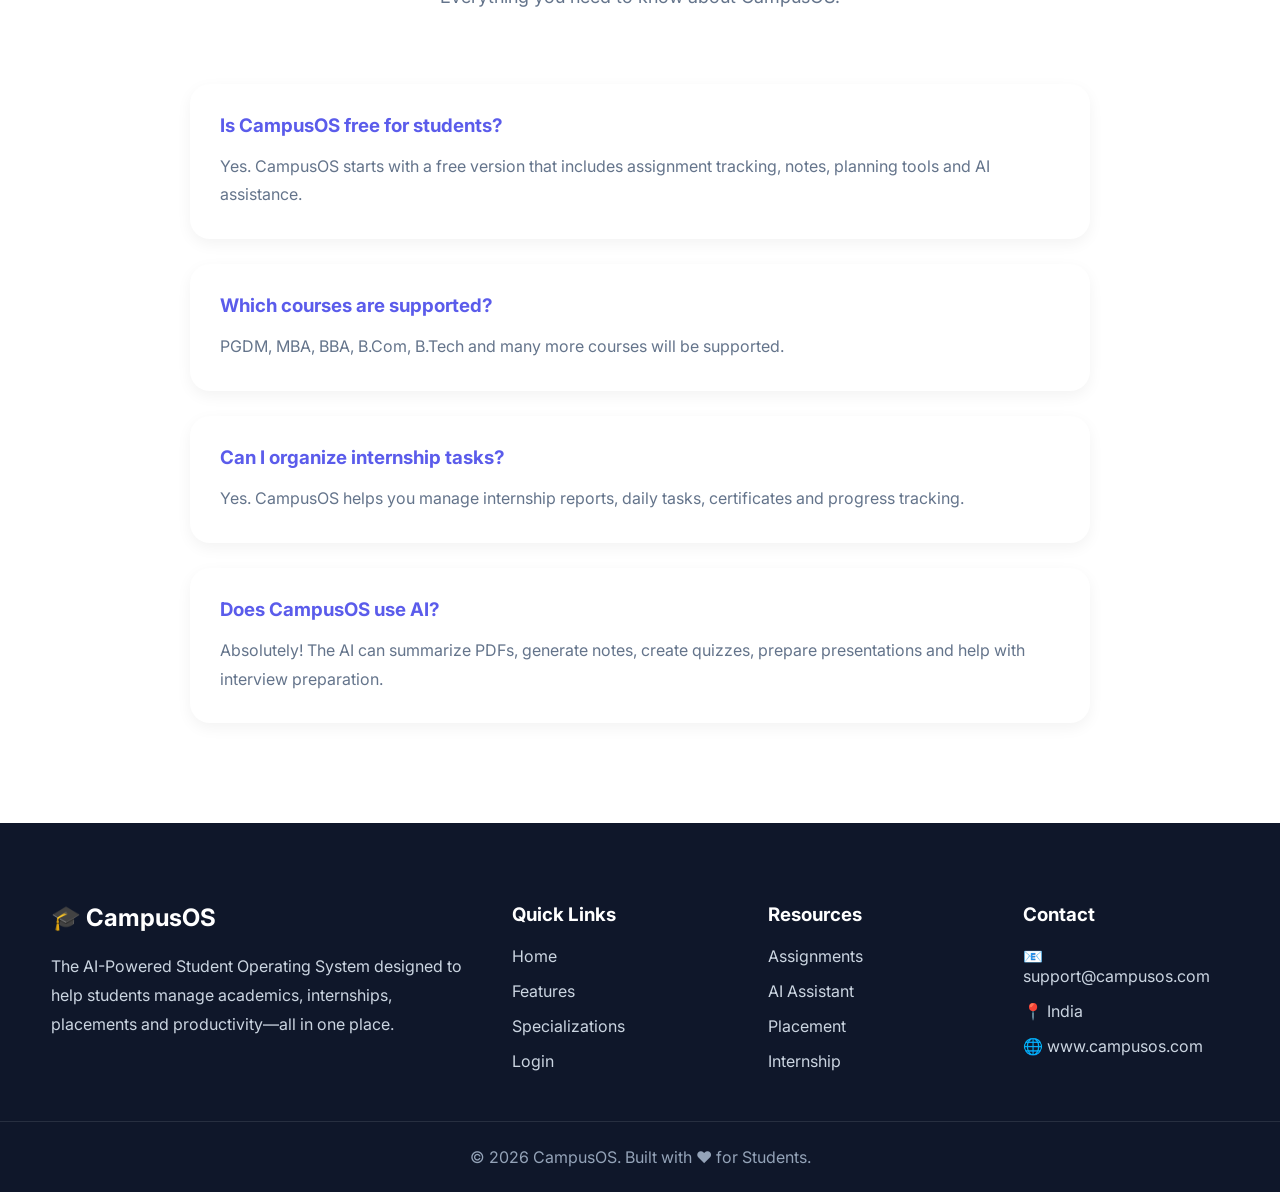
==== commit 71847501: "Add Mock Interview link to navigation bar" ====
--- a/index.html
+++ b/index.html
@@ -86,6 +86,7 @@
             <ul class="menu">
                 <!-- Mentor Tip: Added section IDs here so they scroll to the right place! -->
                 <li><a href="#features">Features</a></li>
+                <li><a href="pages/mock-interview.html">Mock Interview</a></li>
                 <li><a href="#specializations">Specializations</a></li>
                 <li><a href="#">About</a></li>
                 <li><a href="#">Contact</a></li>
